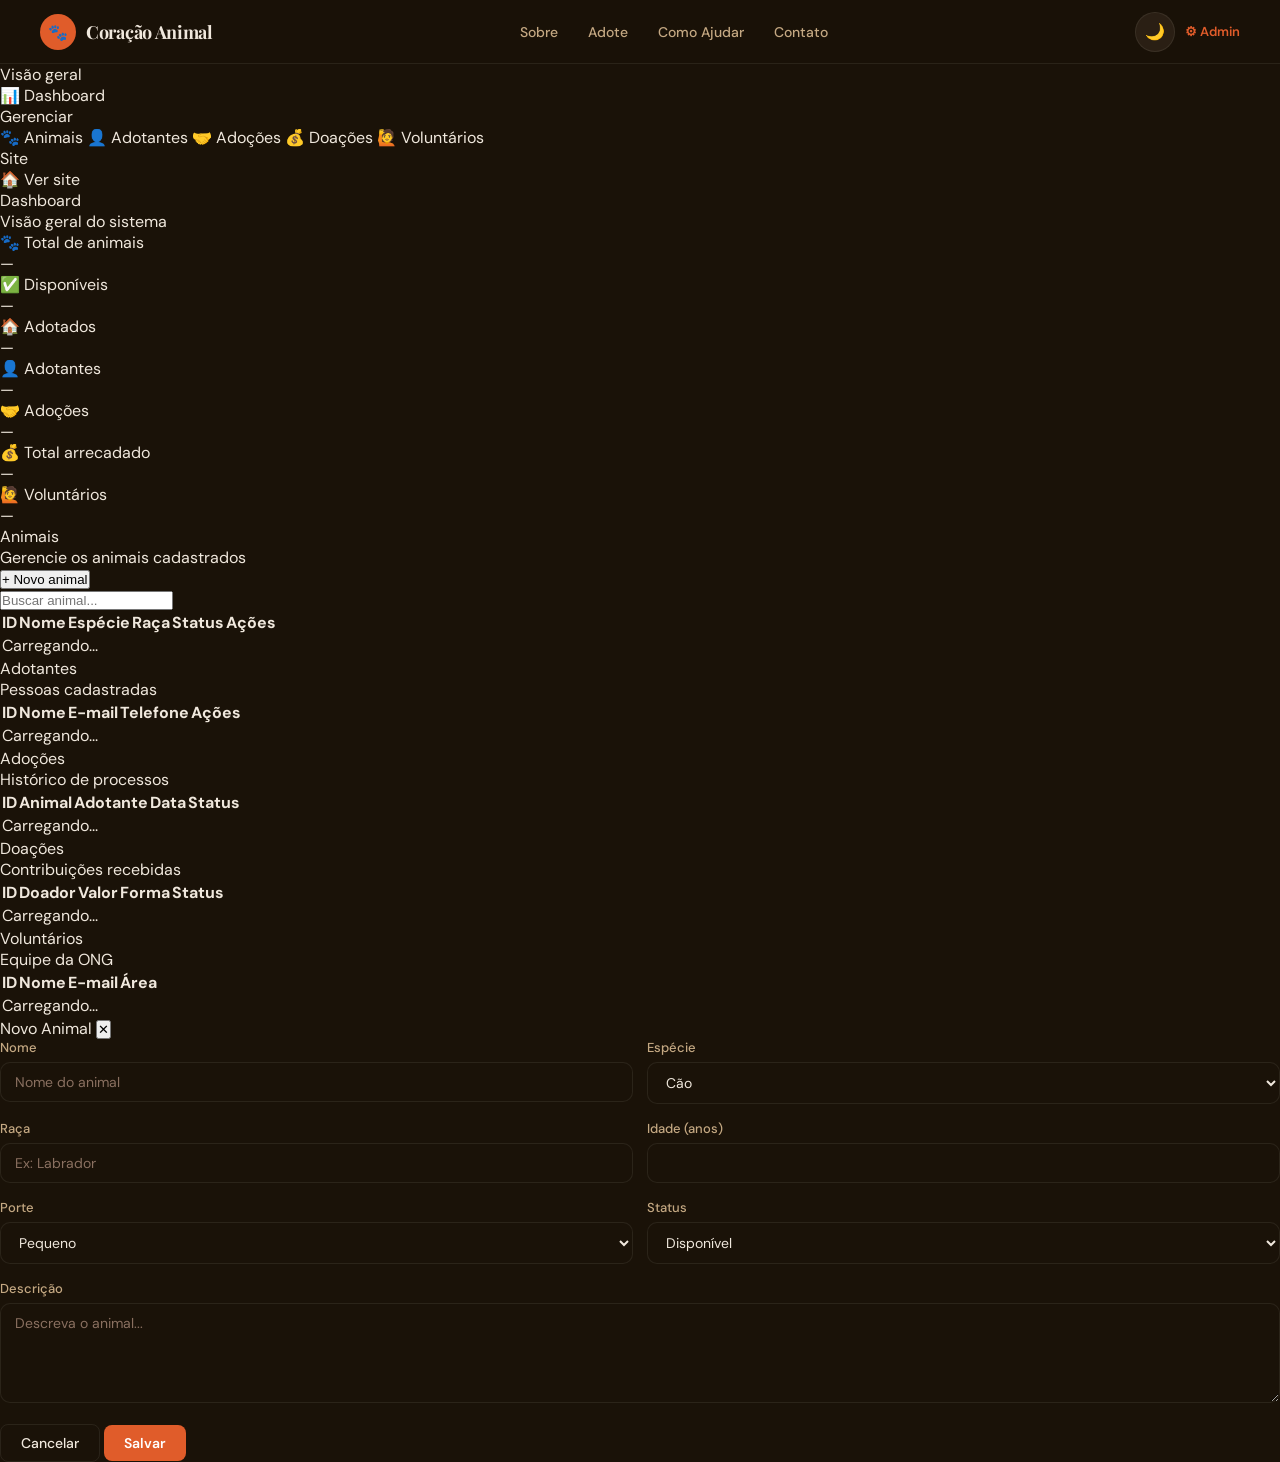
==== frontend/pages/admin.html @ b3ac06c3 "Feat: frontend" ====
<!DOCTYPE html>
<html lang="pt-BR" data-theme="light">
<head>
  <meta charset="UTF-8" />
  <meta name="viewport" content="width=device-width, initial-scale=1.0" />
  <title>Admin — Coração Animal</title>
  <link rel="stylesheet" href="../css/style.css" />
  <link rel="stylesheet" href="../css/admin.css" />
</head>
<body>

<nav>
  <a href="../index.html" class="nav-logo"><div class="nav-logo-icon">🐾</div> Coração Animal</a>
  <ul class="nav-links">
    <li><a href="../index.html">Sobre</a></li>
    <li><a href="animais.html">Adote</a></li>
    <li><a href="voluntarios.html">Como Ajudar</a></li>
    <li><a href="doacoes.html">Contato</a></li>
  </ul>
  <div class="nav-actions">
    <button class="btn-tema" id="btnTema" onclick="alternarTema()"><span id="temaIcone">🌙</span></button>
    <span style="font-size:13px;color:var(--laranja);font-weight:600;font-family:'DM Sans',sans-serif">⚙ Admin</span>
  </div>
</nav>

<div class="admin-layout">
  <aside class="admin-sidebar">
    <div class="sidebar-titulo">Visão geral</div>
    <a class="sidebar-link ativo" onclick="navegarPara('dashboard',this)"><span class="sidebar-icone">📊</span> Dashboard</a>
    <div class="sidebar-titulo">Gerenciar</div>
    <a class="sidebar-link" onclick="navegarPara('animais',this)"><span class="sidebar-icone">🐾</span> Animais</a>
    <a class="sidebar-link" onclick="navegarPara('adotantes',this)"><span class="sidebar-icone">👤</span> Adotantes</a>
    <a class="sidebar-link" onclick="navegarPara('adocoes',this)"><span class="sidebar-icone">🤝</span> Adoções</a>
    <a class="sidebar-link" onclick="navegarPara('doacoes',this)"><span class="sidebar-icone">💰</span> Doações</a>
    <a class="sidebar-link" onclick="navegarPara('voluntarios',this)"><span class="sidebar-icone">🙋</span> Voluntários</a>
    <div class="sidebar-titulo">Site</div>
    <a class="sidebar-link" href="../index.html"><span class="sidebar-icone">🏠</span> Ver site</a>
  </aside>

  <main class="admin-main">

    <div class="admin-panel ativo" id="painel-dashboard">
      <div class="painel-header">
        <div><div class="painel-titulo">Dashboard</div><div class="painel-subtitulo">Visão geral do sistema</div></div>
      </div>
      <div class="stats-grid">
        <div class="stat-card"><div class="stat-card-label">🐾 Total de animais</div><div class="stat-card-valor" id="stat-animais">—</div></div>
        <div class="stat-card"><div class="stat-card-label">✅ Disponíveis</div><div class="stat-card-valor" id="stat-disponiveis">—</div></div>
        <div class="stat-card"><div class="stat-card-label">🏠 Adotados</div><div class="stat-card-valor" id="stat-adotados">—</div></div>
        <div class="stat-card"><div class="stat-card-label">👤 Adotantes</div><div class="stat-card-valor" id="stat-adotantes">—</div></div>
        <div class="stat-card"><div class="stat-card-label">🤝 Adoções</div><div class="stat-card-valor" id="stat-adocoes">—</div></div>
        <div class="stat-card"><div class="stat-card-label">💰 Total arrecadado</div><div class="stat-card-valor" id="stat-doacoes">—</div></div>
        <div class="stat-card"><div class="stat-card-label">🙋 Voluntários</div><div class="stat-card-valor" id="stat-voluntarios">—</div></div>
      </div>
    </div>

    <div class="admin-panel" id="painel-animais">
      <div class="painel-header">
        <div><div class="painel-titulo">Animais</div><div class="painel-subtitulo">Gerencie os animais cadastrados</div></div>
        <button class="btn-novo" onclick="novoAnimal()">+ Novo animal</button>
      </div>
      <div class="tabela-wrap">
        <div class="tabela-header"><input type="text" class="tabela-busca" placeholder="Buscar animal..." oninput="filtrarTabela('tabela-animais',this.value)" /></div>
        <table><thead><tr><th>ID</th><th>Nome</th><th>Espécie</th><th>Raça</th><th>Status</th><th>Ações</th></tr></thead>
        <tbody id="tabela-animais"><tr><td colspan="6" class="tabela-vazia">Carregando...</td></tr></tbody></table>
      </div>
    </div>

    <div class="admin-panel" id="painel-adotantes">
      <div class="painel-header"><div><div class="painel-titulo">Adotantes</div><div class="painel-subtitulo">Pessoas cadastradas</div></div></div>
      <div class="tabela-wrap">
        <table><thead><tr><th>ID</th><th>Nome</th><th>E-mail</th><th>Telefone</th><th>Ações</th></tr></thead>
        <tbody id="tabela-adotantes"><tr><td colspan="5" class="tabela-vazia">Carregando...</td></tr></tbody></table>
      </div>
    </div>

    <div class="admin-panel" id="painel-adocoes">
      <div class="painel-header"><div><div class="painel-titulo">Adoções</div><div class="painel-subtitulo">Histórico de processos</div></div></div>
      <div class="tabela-wrap">
        <table><thead><tr><th>ID</th><th>Animal</th><th>Adotante</th><th>Data</th><th>Status</th></tr></thead>
        <tbody id="tabela-adocoes"><tr><td colspan="5" class="tabela-vazia">Carregando...</td></tr></tbody></table>
      </div>
    </div>

    <div class="admin-panel" id="painel-doacoes">
      <div class="painel-header"><div><div class="painel-titulo">Doações</div><div class="painel-subtitulo">Contribuições recebidas</div></div></div>
      <div class="tabela-wrap">
        <table><thead><tr><th>ID</th><th>Doador</th><th>Valor</th><th>Forma</th><th>Status</th></tr></thead>
        <tbody id="tabela-doacoes"><tr><td colspan="5" class="tabela-vazia">Carregando...</td></tr></tbody></table>
      </div>
    </div>

    <div class="admin-panel" id="painel-voluntarios">
      <div class="painel-header"><div><div class="painel-titulo">Voluntários</div><div class="painel-subtitulo">Equipe da ONG</div></div></div>
      <div class="tabela-wrap">
        <table><thead><tr><th>ID</th><th>Nome</th><th>E-mail</th><th>Área</th></tr></thead>
        <tbody id="tabela-voluntarios"><tr><td colspan="4" class="tabela-vazia">Carregando...</td></tr></tbody></table>
      </div>
    </div>

  </main>
</div>

<!-- Modal animal -->
<div class="modal-overlay" id="overlay-modal-animal" onclick="fecharModal('modal-animal')">
  <div class="modal" onclick="event.stopPropagation()">
    <div class="modal-header">
      <span class="modal-titulo" id="modal-animal-titulo">Novo Animal</span>
      <button class="modal-fechar" onclick="fecharModal('modal-animal')">✕</button>
    </div>
    <div class="modal-body">
      <input type="hidden" id="modal-animal-id" />
      <div class="form-row">
        <div class="form-grupo"><label>Nome</label><input type="text" id="modal-animal-nome" placeholder="Nome do animal" /></div>
        <div class="form-grupo"><label>Espécie</label><select id="modal-animal-especie"><option value="cao">Cão</option><option value="gato">Gato</option></select></div>
      </div>
      <div class="form-row">
        <div class="form-grupo"><label>Raça</label><input type="text" id="modal-animal-raca" placeholder="Ex: Labrador" /></div>
        <div class="form-grupo"><label>Idade (anos)</label><input type="number" id="modal-animal-idade" min="0" /></div>
      </div>
      <div class="form-row">
        <div class="form-grupo"><label>Porte</label><select id="modal-animal-porte"><option value="pequeno">Pequeno</option><option value="medio">Médio</option><option value="grande">Grande</option></select></div>
        <div class="form-grupo"><label>Status</label><select id="modal-animal-status"><option value="disponivel">Disponível</option><option value="em_processo">Em processo</option><option value="adotado">Adotado</option><option value="em_tratamento">Em tratamento</option></select></div>
      </div>
      <div class="form-grupo"><label>Descrição</label><textarea id="modal-animal-descricao" placeholder="Descreva o animal..."></textarea></div>
    </div>
    <div class="modal-footer">
      <button class="btn-sec" style="border-radius:8px;padding:9px 20px;font-size:14px;cursor:pointer" onclick="fecharModal('modal-animal')">Cancelar</button>
      <button class="btn-cta" style="border-radius:8px;padding:9px 20px;border:none;font-size:14px;cursor:pointer" onclick="salvarAnimal()">Salvar</button>
    </div>
  </div>
</div>

<script src="../js/tema.js"></script>
<script src="../js/admin.js"></script>
<script>
function filtrarTabela(id, t) {
  document.getElementById(id).querySelectorAll('tr').forEach(l => {
    l.style.display = l.textContent.toLowerCase().includes(t.toLowerCase()) ? '' : 'none';
  });
}
</script>
</body>
</html>
---- frontend/css/style.css ----
/* ─────────────────────────────────────────
   CORACAO ANIMAL — Estilos Globais
   style.css
   Fontes: Playfair Display + DM Sans
   Paleta: creme, marrom, laranja, verde
───────────────────────────────────────── */

@import url('https://fonts.googleapis.com/css2?family=Playfair+Display:ital,wght@0,400;0,600;0,700;0,800;1,400;1,600&family=DM+Sans:wght@300;400;500;600&display=swap');

/* ── Variaveis de tema ─────────────────── */
:root {
  --laranja:       #e05c2a;
  --laranja-claro: #f5c9b0;
  --laranja-hover: #c44e20;
  --verde:         #4a7c59;
  --verde-claro:   #d4e8da;
  --marrom:        #3d2b1f;
  --transition:    all 0.35s cubic-bezier(0.4,0,0.2,1);
  --radius:        1rem;

  /* Tema claro */
  --bg:          #f7f3ee;
  --bg-card:     #ffffff;
  --bg-nav:      #ffffffee;
  --bg-muted:    #efe9e1;
  --text:        #2a1f14;
  --text-sec:    #7a6355;
  --text-muted:  #b0a090;
  --border:      rgba(61,43,31,0.1);
  --shadow:      rgba(61,43,31,0.08);
  --tag-bg:      #efe9e1;
}

[data-theme="dark"] {
  --bg:          #1a1208;
  --bg-card:     #231a0e;
  --bg-nav:      #1a1208ee;
  --bg-muted:    #2a1f14;
  --text:        #f0e8dd;
  --text-sec:    #c4a882;
  --text-muted:  #8a7060;
  --border:      rgba(240,232,221,0.08);
  --shadow:      rgba(0,0,0,0.3);
  --tag-bg:      rgba(240,232,221,0.06);
}

/* ── Reset e base ──────────────────────── */
*, *::before, *::after { box-sizing: border-box; margin: 0; padding: 0; }

html { scroll-behavior: smooth; }

body {
  font-family: 'DM Sans', sans-serif;
  background: var(--bg);
  color: var(--text);
  transition: var(--transition);
  overflow-x: hidden;
}

h1, h2, h3, h4 {
  font-family: 'Playfair Display', serif;
  line-height: 1.2;
}

img { display: block; max-width: 100%; }
a { text-decoration: none; color: inherit; }

/* ── Animacoes ─────────────────────────── */
@keyframes fadeUp {
  from { opacity: 0; transform: translateY(24px); }
  to   { opacity: 1; transform: translateY(0); }
}
@keyframes spin { to { transform: rotate(360deg); } }

.anim-1 { animation: fadeUp .7s ease both; }
.anim-2 { animation: fadeUp .7s .12s ease both; }
.anim-3 { animation: fadeUp .7s .24s ease both; }
.anim-4 { animation: fadeUp .7s .36s ease both; }

/* ── Botoes globais ────────────────────── */
.btn-cta {
  background: var(--laranja);
  color: white;
  border: none;
  border-radius: 50px;
  padding: 10px 22px;
  font-size: 14px;
  font-weight: 600;
  font-family: 'DM Sans', sans-serif;
  cursor: pointer;
  display: inline-flex;
  align-items: center;
  gap: 6px;
  transition: var(--transition);
  text-decoration: none;
}

.btn-cta:hover { background: var(--laranja-hover); transform: translateY(-1px); }

.btn-sec {
  background: transparent;
  color: var(--text);
  border: 1.5px solid var(--border);
  border-radius: 50px;
  padding: 10px 22px;
  font-size: 14px;
  font-weight: 500;
  font-family: 'DM Sans', sans-serif;
  cursor: pointer;
  display: inline-flex;
  align-items: center;
  gap: 6px;
  transition: var(--transition);
  text-decoration: none;
}

.btn-sec:hover { border-color: var(--laranja); color: var(--laranja); }

.btn-outline-full {
  width: 100%;
  background: transparent;
  color: var(--text-sec);
  border: 1.5px solid var(--border);
  border-radius: 10px;
  padding: 10px;
  font-size: 14px;
  font-weight: 500;
  font-family: 'DM Sans', sans-serif;
  cursor: pointer;
  display: flex;
  align-items: center;
  justify-content: center;
  gap: 6px;
  transition: var(--transition);
}

.btn-outline-full:hover { border-color: var(--laranja); color: var(--laranja); }

/* ── Navbar ────────────────────────────── */
nav {
  position: sticky;
  top: 0;
  z-index: 100;
  background: var(--bg-nav);
  border-bottom: 1px solid var(--border);
  padding: 0 2.5rem;
  height: 64px;
  display: flex;
  align-items: center;
  justify-content: space-between;
  backdrop-filter: blur(12px);
  transition: var(--transition);
}

.nav-logo {
  display: flex;
  align-items: center;
  gap: 10px;
  font-family: 'Playfair Display', serif;
  font-size: 18px;
  font-weight: 700;
  color: var(--text);
  letter-spacing: -0.3px;
}

.nav-logo-icon {
  width: 36px;
  height: 36px;
  background: var(--laranja);
  border-radius: 50%;
  display: flex;
  align-items: center;
  justify-content: center;
  font-size: 16px;
  transition: var(--transition);
}

.nav-logo:hover .nav-logo-icon { transform: rotate(-10deg) scale(1.1); }

.nav-links { display: flex; gap: 2px; list-style: none; }

.nav-links a {
  font-size: 14px;
  font-weight: 500;
  color: var(--text-sec);
  padding: 6px 14px;
  border-radius: 8px;
  transition: var(--transition);
}

.nav-links a:hover { color: var(--text); background: var(--bg-muted); }
.nav-links a.active { color: var(--laranja); }

.nav-actions { display: flex; align-items: center; gap: 10px; }

.btn-tema {
  width: 40px;
  height: 40px;
  border-radius: 50%;
  border: 1px solid var(--border);
  background: var(--bg-muted);
  color: var(--text-sec);
  font-size: 16px;
  cursor: pointer;
  display: flex;
  align-items: center;
  justify-content: center;
  transition: var(--transition);
}

.btn-tema:hover { background: var(--bg-card); color: var(--text); }

/* ── Page header ───────────────────────── */
.page-header {
  background: var(--bg-muted);
  padding: 3.5rem 2.5rem;
  border-bottom: 1px solid var(--border);
  transition: var(--transition);
}

.page-header-inner { max-width: 1100px; margin: 0 auto; }

.section-label {
  font-size: 12px;
  font-weight: 700;
  letter-spacing: 0.15em;
  text-transform: uppercase;
  color: var(--laranja);
  margin-bottom: 8px;
}

.page-header h1 {
  font-size: clamp(28px, 4vw, 42px);
  font-weight: 700;
  color: var(--text);
  margin-bottom: 8px;
}

.page-header h1 em { font-style: italic; color: var(--laranja); }

.page-header p {
  font-size: 15px;
  color: var(--text-sec);
  line-height: 1.7;
  max-width: 520px;
}

/* ── Secoes ────────────────────────────── */
.section {
  max-width: 1100px;
  margin: 0 auto;
  padding: 3rem 2.5rem;
}

.section-header {
  display: flex;
  align-items: flex-end;
  justify-content: space-between;
  margin-bottom: 2rem;
  flex-wrap: wrap;
  gap: 12px;
}

.section-header h2 {
  font-size: clamp(22px, 3vw, 32px);
  font-weight: 700;
  color: var(--text);
}

.section-header a {
  font-size: 14px;
  font-weight: 500;
  color: var(--laranja);
  display: flex;
  align-items: center;
  gap: 4px;
  transition: var(--transition);
}

.section-header a:hover { gap: 8px; }

/* ── Cards de animais (novo estilo) ────── */
.animais-grid {
  display: grid;
  grid-template-columns: repeat(auto-fill, minmax(280px, 1fr));
  gap: 1.5rem;
}

.animal-card {
  background: var(--bg-card);
  border: 1px solid var(--border);
  border-radius: var(--radius);
  overflow: hidden;
  transition: var(--transition);
  cursor: pointer;
}

.animal-card:hover {
  transform: translateY(-5px);
  box-shadow: 0 16px 40px var(--shadow);
}

.animal-foto {
  height: 240px;
  overflow: hidden;
  position: relative;
  background: var(--bg-muted);
}

.animal-foto img {
  width: 100%;
  height: 100%;
  object-fit: cover;
  transition: var(--transition);
}

.animal-card:hover .animal-foto img { transform: scale(1.04); }

/* Placeholder quando nao tem foto */
.animal-foto-placeholder {
  width: 100%;
  height: 100%;
  display: flex;
  flex-direction: column;
  align-items: center;
  justify-content: center;
  gap: 8px;
  font-size: 56px;
  color: var(--text-muted);
  background: var(--bg-muted);
}

.animal-foto-placeholder span {
  font-size: 13px;
  font-family: 'DM Sans', sans-serif;
}

.animal-info { padding: 1.25rem; }

/* Nome + badge lado a lado */
.animal-nome-row {
  display: flex;
  align-items: center;
  justify-content: space-between;
  margin-bottom: 6px;
  gap: 8px;
}

.animal-nome {
  font-family: 'Playfair Display', serif;
  font-size: 20px;
  font-weight: 700;
  color: var(--text);
}

/* Badge de especie (Cachorro / Gato) */
.animal-badge {
  font-size: 12px;
  font-weight: 600;
  font-family: 'DM Sans', sans-serif;
  padding: 4px 12px;
  border-radius: 50px;
  background: var(--laranja-claro);
  color: var(--laranja-hover);
  white-space: nowrap;
  flex-shrink: 0;
}

[data-theme="dark"] .animal-badge {
  background: rgba(224,92,42,0.15);
  color: var(--laranja);
}

.animal-meta {
  font-size: 13px;
  color: var(--text-muted);
  margin-bottom: 8px;
}

.animal-desc {
  font-size: 14px;
  color: var(--text-sec);
  line-height: 1.6;
  margin-bottom: 1.25rem;
  display: -webkit-box;
  -webkit-line-clamp: 2;
  line-clamp: 2;
  -webkit-box-orient: vertical;
  overflow: hidden;
}

/* ── Filtros ───────────────────────────── */
.filtros {
  display: flex;
  gap: 8px;
  margin-bottom: 2rem;
  flex-wrap: wrap;
}

.filtro-btn {
  background: var(--bg-muted);
  border: 1px solid var(--border);
  color: var(--text-sec);
  border-radius: 50px;
  padding: 7px 18px;
  font-size: 13px;
  font-weight: 500;
  font-family: 'DM Sans', sans-serif;
  cursor: pointer;
  transition: var(--transition);
}

.filtro-btn:hover,
.filtro-btn.active {
  background: var(--laranja);
  border-color: var(--laranja);
  color: white;
}

/* ── Formularios ───────────────────────── */
.form-card {
  background: var(--bg-card);
  border: 1px solid var(--border);
  border-radius: var(--radius);
  padding: 2rem;
  transition: var(--transition);
}

.form-titulo {
  font-family: 'Playfair Display', serif;
  font-size: 20px;
  font-weight: 700;
  color: var(--text);
  margin-bottom: 4px;
}

.form-subtitulo {
  font-size: 13px;
  color: var(--text-sec);
  margin-bottom: 1.5rem;
}

.form-grupo { margin-bottom: 1rem; }

.form-grupo label {
  display: block;
  font-size: 13px;
  font-weight: 500;
  color: var(--text-sec);
  margin-bottom: 6px;
}

.form-grupo label span { color: var(--laranja); margin-left: 2px; }

.form-grupo input,
.form-grupo select,
.form-grupo textarea {
  width: 100%;
  background: var(--bg);
  border: 1px solid var(--border);
  border-radius: 10px;
  padding: 10px 14px;
  font-size: 14px;
  color: var(--text);
  outline: none;
  transition: var(--transition);
  font-family: 'DM Sans', sans-serif;
}

.form-grupo input::placeholder,
.form-grupo textarea::placeholder { color: var(--text-muted); }

.form-grupo input:focus,
.form-grupo select:focus,
.form-grupo textarea:focus {
  border-color: var(--laranja);
  box-shadow: 0 0 0 3px rgba(224,92,42,0.1);
}

.form-grupo input.invalido {
  border-color: #e53935;
  box-shadow: 0 0 0 3px rgba(229,57,53,0.1);
}

.erro-msg { font-size: 12px; color: #e53935; margin-top: 4px; display: none; }
.erro-msg.visivel { display: block; }

.form-grupo textarea { height: 100px; resize: vertical; }
.form-row { display: grid; grid-template-columns: 1fr 1fr; gap: 14px; }

/* Botao submit */
.btn-submit {
  width: 100%;
  background: var(--laranja);
  color: white;
  border: none;
  border-radius: 50px;
  padding: 13px;
  font-size: 15px;
  font-weight: 600;
  font-family: 'DM Sans', sans-serif;
  cursor: pointer;
  transition: var(--transition);
  margin-top: 0.5rem;
}

.btn-submit:hover { background: var(--laranja-hover); }
.btn-submit:disabled { background: var(--bg-muted); color: var(--text-muted); cursor: not-allowed; }

/* ── Checkbox ──────────────────────────── */
.checkbox-grupo {
  display: flex;
  align-items: flex-start;
  gap: 10px;
  margin-bottom: 1rem;
  cursor: pointer;
}

.checkbox-grupo input[type="checkbox"] {
  width: 18px;
  height: 18px;
  accent-color: var(--laranja);
  cursor: pointer;
  flex-shrink: 0;
  margin-top: 2px;
}

.checkbox-label { font-size: 13px; color: var(--text-sec); line-height: 1.6; }

/* ── Loading e empty ───────────────────── */
.loading {
  text-align: center;
  padding: 3rem;
  color: var(--text-muted);
  grid-column: 1/-1;
}

.spinner {
  width: 36px; height: 36px;
  border: 3px solid var(--border);
  border-top-color: var(--laranja);
  border-radius: 50%;
  animation: spin .8s linear infinite;
  margin: 0 auto 12px;
}

.empty {
  text-align: center;
  padding: 3rem;
  color: var(--text-muted);
  grid-column: 1/-1;
}

/* ── Tela de sucesso ───────────────────── */
.sucesso-wrap {
  display: none;
  text-align: center;
  padding: 4rem 1rem;
  max-width: 480px;
  margin: 0 auto;
}

.sucesso-wrap.visivel { display: block; }
.sucesso-icone { font-size: 72px; margin-bottom: 1.5rem; }

.sucesso-titulo {
  font-family: 'Playfair Display', serif;
  font-size: 28px;
  font-weight: 700;
  color: var(--text);
  margin-bottom: 10px;
}

.sucesso-desc {
  font-size: 15px;
  color: var(--text-sec);
  margin-bottom: 2rem;
  line-height: 1.7;
}

.sucesso-acoes { display: flex; gap: 12px; justify-content: center; flex-wrap: wrap; }

/* ── Banner ────────────────────────────── */
.banner {
  background: var(--marrom);
  padding: 5rem 2.5rem;
  text-align: center;
  position: relative;
  overflow: hidden;
}

[data-theme="dark"] .banner { background: var(--bg-muted); }

.banner-inner { max-width: 600px; margin: 0 auto; position: relative; z-index: 1; }

.banner h2 {
  font-family: 'Playfair Display', serif;
  font-size: clamp(26px, 4vw, 40px);
  font-weight: 700;
  color: white;
  margin-bottom: 1rem;
}

[data-theme="dark"] .banner h2 { color: var(--text); }

.banner p {
  font-size: 16px;
  color: rgba(255,255,255,0.75);
  margin-bottom: 2rem;
  line-height: 1.7;
}

[data-theme="dark"] .banner p { color: var(--text-sec); }

.btn-banner {
  background: white;
  color: var(--marrom);
  border: none;
  border-radius: 50px;
  padding: 14px 32px;
  font-size: 15px;
  font-weight: 700;
  font-family: 'DM Sans', sans-serif;
  cursor: pointer;
  transition: var(--transition);
  text-decoration: none;
  display: inline-block;
}

[data-theme="dark"] .btn-banner { background: var(--laranja); color: white; }
.btn-banner:hover { transform: translateY(-2px); opacity: 0.95; }

/* ── Footer ────────────────────────────── */
footer {
  background: var(--bg-card);
  border-top: 1px solid var(--border);
  padding: 2rem 2.5rem;
  transition: var(--transition);
}

.footer-inner {
  max-width: 1100px;
  margin: 0 auto;
  display: flex;
  align-items: center;
  justify-content: space-between;
  flex-wrap: wrap;
  gap: 12px;
}

.footer-logo {
  font-family: 'Playfair Display', serif;
  font-size: 16px;
  font-weight: 700;
  color: var(--text);
  display: flex;
  align-items: center;
  gap: 8px;
}

.footer-links { display: flex; gap: 20px; list-style: none; }

.footer-links a {
  font-size: 13px;
  color: var(--text-muted);
  transition: var(--transition);
}

.footer-links a:hover { color: var(--laranja); }
.footer-copy { font-size: 12px; color: var(--text-muted); }

/* ── Tags e badges ─────────────────────── */
.tag {
  font-size: 11px;
  padding: 3px 10px;
  border-radius: 50px;
  background: var(--tag-bg);
  color: var(--text-sec);
  border: 1px solid var(--border);
  font-family: 'DM Sans', sans-serif;
}

.badge { display: inline-block; font-size: 11px; padding: 3px 10px; border-radius: 50px; font-weight: 600; font-family: 'DM Sans', sans-serif; }
.badge-verde    { background: #e8f5e9; color: #2e7d32; }
.badge-laranja  { background: #fff3e0; color: #e65100; }
.badge-azul     { background: #e3f2fd; color: #1565c0; }
.badge-vermelho { background: #fce4ec; color: #c62828; }
.badge-cinza    { background: var(--tag-bg); color: var(--text-sec); }

/* ── Sidebar info ──────────────────────── */
.info-card {
  background: var(--bg-card);
  border: 1px solid var(--border);
  border-radius: var(--radius);
  padding: 1.5rem;
  transition: var(--transition);
}

.info-card-titulo {
  font-family: 'Playfair Display', serif;
  font-size: 16px;
  font-weight: 700;
  color: var(--text);
  margin-bottom: 1rem;
  display: flex;
  align-items: center;
  gap: 8px;
}

.info-item {
  display: flex;
  align-items: flex-start;
  gap: 10px;
  padding: 8px 0;
  border-bottom: 1px solid var(--border);
  font-size: 13px;
}

.info-item:last-child { border-bottom: none; }
.info-item-icone { font-size: 18px; flex-shrink: 0; }
.info-item-texto { color: var(--text-sec); line-height: 1.5; }
.info-item-valor { font-weight: 600; color: var(--text); }

/* ── JS tema ───────────────────────────── */
/* Aplicado pelo tema.js — nao remover */

/* ── Responsividade global ─────────────── */
@media (max-width: 768px) {
  nav { padding: 0 1rem; }
  .nav-links { display: none; }
  .page-header { padding: 2rem 1rem; }
  .section { padding: 2rem 1rem; }
  .form-row { grid-template-columns: 1fr; }
  footer { padding: 1.5rem 1rem; }
  .footer-inner { flex-direction: column; text-align: center; }
  .footer-links { flex-wrap: wrap; justify-content: center; }
  .banner { padding: 3rem 1rem; }
}
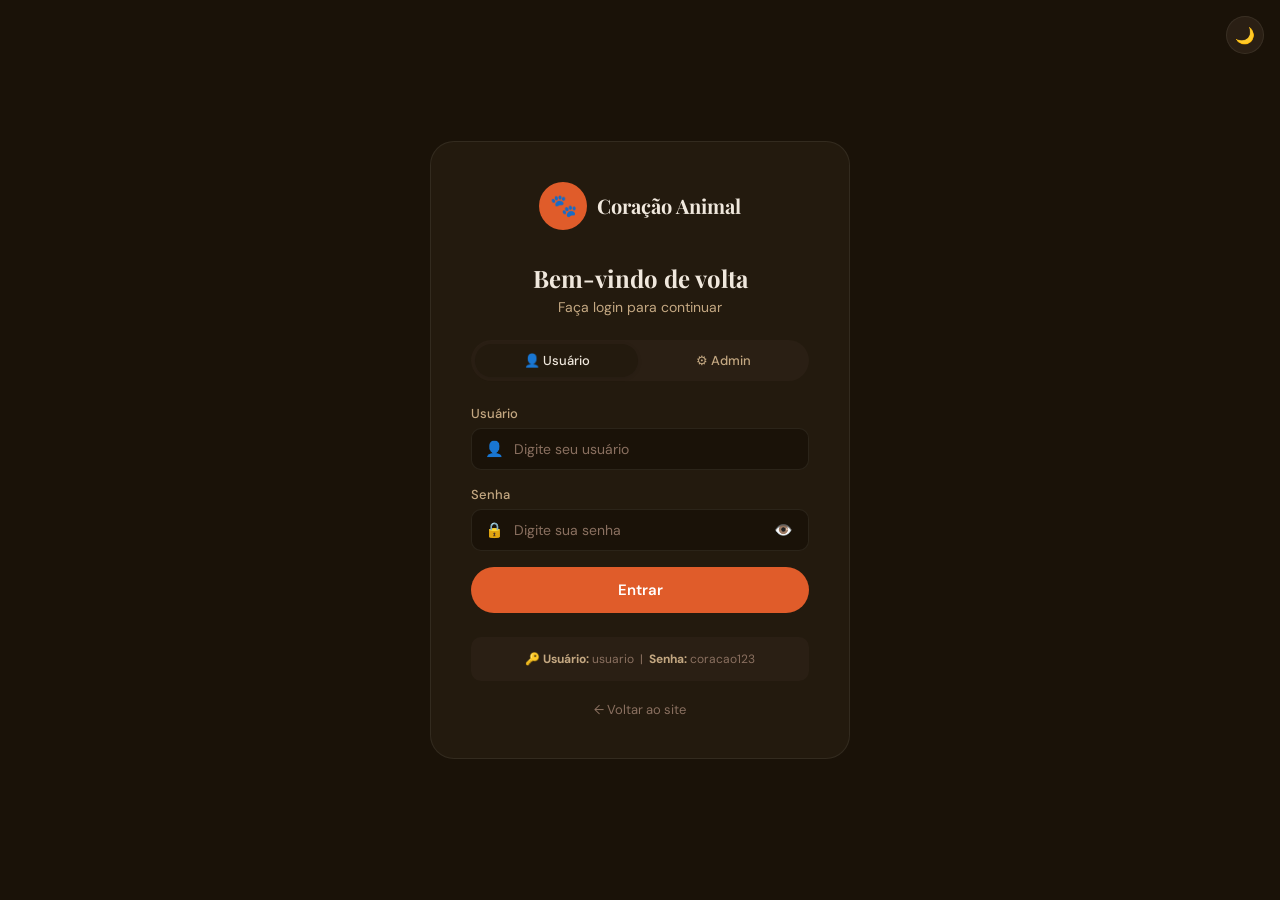
==== commit e76e3b6e: "feat: frontend" ====
--- a/frontend/pages/admin.html
+++ b/frontend/pages/admin.html
@@ -1,143 +1,642 @@
 <!DOCTYPE html>
-<html lang="pt-BR" data-theme="light">
+<html lang="pt-BR" data-theme="dark">
 <head>
-  <meta charset="UTF-8" />
-  <meta name="viewport" content="width=device-width, initial-scale=1.0" />
+  <meta charset="UTF-8"/>
+  <meta name="viewport" content="width=device-width, initial-scale=1.0"/>
   <title>Admin — Coração Animal</title>
-  <link rel="stylesheet" href="../css/style.css" />
-  <link rel="stylesheet" href="../css/admin.css" />
+  <link rel="stylesheet" href="../css/style.css"/>
+  <style>
+    /* ── Admin Layout ──────────────────────────────────── */
+    .admin-wrap { display:grid;grid-template-columns:220px 1fr;min-height:calc(100vh - 64px);transition:var(--transition); }
+
+    /* ── Sidebar ───────────────────────────────────────── */
+    .admin-sidebar { background:var(--bg-card);border-right:1px solid var(--border);padding:1.25rem 0;position:sticky;top:64px;height:calc(100vh - 64px);overflow-y:auto;transition:var(--transition); }
+    .sidebar-section { font-size:10px;font-weight:700;color:var(--text-muted);text-transform:uppercase;letter-spacing:.12em;padding:0 1.25rem;margin:1.25rem 0 4px;display:block;font-family:'DM Sans',sans-serif; }
+    .sidebar-section:first-child { margin-top:0; }
+    .sidebar-item { display:flex;align-items:center;gap:10px;padding:9px 1.25rem;font-size:14px;color:var(--text-sec);cursor:pointer;transition:var(--transition);border-left:3px solid transparent;text-decoration:none;font-family:'DM Sans',sans-serif;background:none;border-top:none;border-right:none;border-bottom:none;width:100%;text-align:left; }
+    .sidebar-item:hover  { color:var(--text);background:var(--bg-muted); }
+    .sidebar-item.active { color:var(--laranja);background:rgba(224,92,42,.06);border-left-color:var(--laranja);font-weight:500; }
+    .sidebar-icon { width:20px;text-align:center;font-size:16px;flex-shrink:0; }
+
+    /* ── Main content ──────────────────────────────────── */
+    .admin-main { padding:2rem;background:var(--bg);transition:var(--transition);min-width:0; }
+    .admin-panel { display:none; }
+    .admin-panel.active { display:block; }
+
+    /* ── Panel header ──────────────────────────────────── */
+    .panel-header { display:flex;align-items:flex-start;justify-content:space-between;margin-bottom:1.5rem;flex-wrap:wrap;gap:12px; }
+    .panel-title { font-family:'Playfair Display',serif;font-size:26px;font-weight:700;color:var(--text); }
+    .panel-sub { font-size:13px;color:var(--text-muted);font-family:'DM Sans',sans-serif;margin-top:2px; }
+    .btn-new { background:var(--laranja);color:white;border:none;border-radius:50px;padding:9px 20px;font-size:13px;font-weight:600;font-family:'DM Sans',sans-serif;cursor:pointer;transition:var(--transition);white-space:nowrap; }
+    .btn-new:hover { background:var(--laranja-hover); }
+
+    /* ── Stats cards ───────────────────────────────────── */
+    .stats-row { display:grid;grid-template-columns:repeat(auto-fit,minmax(140px,1fr));gap:12px;margin-bottom:2rem; }
+    .stat-card { background:var(--bg-card);border:1px solid var(--border);border-radius:var(--radius);padding:1.25rem;transition:var(--transition);border-left:3px solid var(--laranja); }
+    .stat-card.green  { border-left-color:#4a7c59; }
+    .stat-card.blue   { border-left-color:#185FA5; }
+    .stat-card.purple { border-left-color:#7F77DD; }
+    .stat-card:hover { transform:translateY(-2px); }
+    .stat-icon { font-size:20px;margin-bottom:8px; }
+    .stat-val { font-family:'Playfair Display',serif;font-size:28px;font-weight:700;color:var(--laranja);line-height:1; }
+    .stat-card.green  .stat-val { color:#4a7c59; }
+    .stat-card.blue   .stat-val { color:#185FA5; }
+    .stat-card.purple .stat-val { color:#7F77DD; }
+    [data-theme=dark] .stat-card.green  .stat-val { color:#5DCAA5; }
+    [data-theme=dark] .stat-card.blue   .stat-val { color:#85B7EB; }
+    [data-theme=dark] .stat-card.purple .stat-val { color:#AFA9EC; }
+    .stat-label { font-size:12px;color:var(--text-sec);font-family:'DM Sans',sans-serif;margin-top:4px; }
+
+    /* ── Data table ────────────────────────────────────── */
+    .table-wrap { background:var(--bg-card);border:1px solid var(--border);border-radius:var(--radius);overflow:hidden; }
+    .table-toolbar { padding:1rem 1.25rem;border-bottom:1px solid var(--border);display:flex;align-items:center;justify-content:space-between;gap:12px;flex-wrap:wrap; }
+    .table-search { background:var(--bg);border:1px solid var(--border);border-radius:50px;padding:8px 16px;font-size:13px;color:var(--text);outline:none;transition:var(--transition);min-width:200px;font-family:'DM Sans',sans-serif; }
+    .table-search:focus { border-color:var(--laranja); }
+    table { width:100%;border-collapse:collapse;font-family:'DM Sans',sans-serif; }
+    thead tr { background:var(--bg-muted);border-bottom:1px solid var(--border); }
+    thead th { padding:10px 16px;font-size:12px;font-weight:600;color:var(--text-sec);text-align:left;white-space:nowrap; }
+    tbody tr { border-bottom:1px solid var(--border);transition:var(--transition); }
+    tbody tr:last-child { border-bottom:none; }
+    tbody tr:hover { background:rgba(224,92,42,.03); }
+    tbody td { padding:12px 16px;font-size:13px;color:var(--text); }
+    .table-empty { text-align:center;padding:3rem;color:var(--text-muted);font-family:'DM Sans',sans-serif; }
+    .actions-cell { display:flex;gap:6px; }
+    .btn-edit, .btn-delete { background:transparent;border:1px solid var(--border);border-radius:6px;padding:5px 12px;font-size:12px;cursor:pointer;transition:var(--transition);font-family:'DM Sans',sans-serif;color:var(--text-sec); }
+    .btn-edit:hover   { border-color:var(--laranja);color:var(--laranja); }
+    .btn-delete:hover { border-color:#e53935;color:#e53935; }
+
+    /* ── Edit modal ────────────────────────────────────── */
+    .modal-overlay { display:none;position:fixed;inset:0;background:rgba(0,0,0,.5);z-index:200;align-items:center;justify-content:center;padding:1rem;backdrop-filter:blur(4px); }
+    .modal-overlay.open { display:flex; }
+    .modal-box { background:var(--bg-card);border:1px solid var(--border);border-radius:1.5rem;width:100%;max-width:500px;max-height:90vh;overflow-y:auto; }
+    .modal-header { padding:1.25rem 1.5rem;border-bottom:1px solid var(--border);display:flex;align-items:center;justify-content:space-between; }
+    .modal-title { font-family:'Playfair Display',serif;font-size:18px;font-weight:700;color:var(--text); }
+    .modal-close { background:transparent;border:none;color:var(--text-muted);font-size:20px;cursor:pointer;padding:4px 8px;border-radius:6px;transition:var(--transition); }
+    .modal-close:hover { color:var(--text);background:var(--bg-muted); }
+    .modal-body { padding:1.5rem; }
+    .modal-footer { padding:1rem 1.5rem;border-top:1px solid var(--border);display:flex;gap:10px;justify-content:flex-end; }
+    .form-grupo { margin-bottom:1rem; }
+    .form-grupo label { display:block;font-size:13px;font-weight:500;color:var(--text-sec);margin-bottom:6px;font-family:'DM Sans',sans-serif; }
+    .form-grupo input,
+    .form-grupo select,
+    .form-grupo textarea { width:100%;background:var(--bg);border:1px solid var(--border);border-radius:10px;padding:10px 14px;font-size:14px;color:var(--text);outline:none;transition:var(--transition);font-family:'DM Sans',sans-serif; }
+    .form-grupo input:focus,
+    .form-grupo select:focus,
+    .form-grupo textarea:focus { border-color:var(--laranja);box-shadow:0 0 0 3px rgba(224,92,42,.1); }
+    .form-row { display:grid;grid-template-columns:1fr 1fr;gap:12px; }
+    .btn-save   { background:var(--laranja);color:white;border:none;border-radius:50px;padding:9px 24px;font-size:14px;font-weight:600;font-family:'DM Sans',sans-serif;cursor:pointer;transition:var(--transition); }
+    .btn-save:hover { background:var(--laranja-hover); }
+    .btn-cancel { background:transparent;border:1px solid var(--border);border-radius:50px;padding:9px 20px;font-size:14px;font-family:'DM Sans',sans-serif;cursor:pointer;color:var(--text-sec);transition:var(--transition); }
+    .btn-cancel:hover { border-color:var(--laranja);color:var(--laranja); }
+
+    /* ── Month adoption highlight ──────────────────────── */
+    .month-highlight { background:var(--bg-card);border:1px solid var(--border);border-radius:var(--radius);padding:1.5rem;display:flex;align-items:center;justify-content:space-between;margin-bottom:1.5rem;flex-wrap:wrap;gap:12px; }
+    .month-num { font-family:'Playfair Display',serif;font-size:48px;font-weight:700;color:var(--laranja);line-height:1; }
+    .month-info { font-size:13px;color:var(--text-sec);font-family:'DM Sans',sans-serif; }
+    .month-label { font-size:12px;color:var(--text-muted);font-family:'DM Sans',sans-serif;margin-top:4px; }
+    canvas { width:100%;height:180px; }
+
+    @media(max-width:900px) {
+      .admin-wrap { grid-template-columns:1fr; }
+      .admin-sidebar { display:none; }
+      .admin-main { padding:1rem; }
+      .form-row { grid-template-columns:1fr; }
+    }
+  </style>
 </head>
 <body>
 
+<!-- Admin-only page: redirect non-admins immediately -->
+<script src="../js/auth.js"></script>
+<script>requireAdmin();</script>
+
+<!-- ── NAVBAR ────────────────────────────────── -->
 <nav>
   <a href="../index.html" class="nav-logo"><div class="nav-logo-icon">🐾</div> Coração Animal</a>
   <ul class="nav-links">
-    <li><a href="../index.html">Sobre</a></li>
-    <li><a href="animais.html">Adote</a></li>
-    <li><a href="voluntarios.html">Como Ajudar</a></li>
-    <li><a href="doacoes.html">Contato</a></li>
+    <li><a href="../index.html">Site</a></li>
+    <li><a href="animais.html">Animais</a></li>
+    <li><a href="register-animal.html">+ Cadastrar</a></li>
   </ul>
   <div class="nav-actions">
     <button class="btn-tema" id="btnTema" onclick="alternarTema()"><span id="temaIcone">🌙</span></button>
     <span style="font-size:13px;color:var(--laranja);font-weight:600;font-family:'DM Sans',sans-serif">⚙ Admin</span>
+    <button onclick="logout()" style="background:transparent;border:1px solid var(--border);border-radius:50px;padding:6px 14px;font-size:12px;color:var(--text-sec);cursor:pointer;font-family:'DM Sans',sans-serif">Sair</button>
   </div>
 </nav>
 
-<div class="admin-layout">
+<!-- ── LAYOUT ─────────────────────────────────── -->
+<div class="admin-wrap">
+
+  <!-- Sidebar -->
   <aside class="admin-sidebar">
-    <div class="sidebar-titulo">Visão geral</div>
-    <a class="sidebar-link ativo" onclick="navegarPara('dashboard',this)"><span class="sidebar-icone">📊</span> Dashboard</a>
-    <div class="sidebar-titulo">Gerenciar</div>
-    <a class="sidebar-link" onclick="navegarPara('animais',this)"><span class="sidebar-icone">🐾</span> Animais</a>
-    <a class="sidebar-link" onclick="navegarPara('adotantes',this)"><span class="sidebar-icone">👤</span> Adotantes</a>
-    <a class="sidebar-link" onclick="navegarPara('adocoes',this)"><span class="sidebar-icone">🤝</span> Adoções</a>
-    <a class="sidebar-link" onclick="navegarPara('doacoes',this)"><span class="sidebar-icone">💰</span> Doações</a>
-    <a class="sidebar-link" onclick="navegarPara('voluntarios',this)"><span class="sidebar-icone">🙋</span> Voluntários</a>
-    <div class="sidebar-titulo">Site</div>
-    <a class="sidebar-link" href="../index.html"><span class="sidebar-icone">🏠</span> Ver site</a>
+    <span class="sidebar-section">Visão geral</span>
+    <button class="sidebar-item active" onclick="showPanel('dashboard',this)">
+      <span class="sidebar-icon">📊</span> Dashboard
+    </button>
+    <span class="sidebar-section">Gerenciar</span>
+    <button class="sidebar-item" onclick="showPanel('animals',this)">
+      <span class="sidebar-icon">🐾</span> Animais
+    </button>
+    <button class="sidebar-item" onclick="showPanel('adopters',this)">
+      <span class="sidebar-icon">👤</span> Adotantes
+    </button>
+    <button class="sidebar-item" onclick="showPanel('adoptions',this)">
+      <span class="sidebar-icon">🏠</span> Adoções
+    </button>
+    <button class="sidebar-item" onclick="showPanel('donations',this)">
+      <span class="sidebar-icon">💰</span> Doações
+    </button>
+    <button class="sidebar-item" onclick="showPanel('volunteers',this)">
+      <span class="sidebar-icon">🤝</span> Voluntários
+    </button>
+    <span class="sidebar-section">Site</span>
+    <a href="../index.html" class="sidebar-item">
+      <span class="sidebar-icon">🏠</span> Ver site
+    </a>
+    <a href="register-animal.html" class="sidebar-item">
+      <span class="sidebar-icon">➕</span> Cadastrar Animal
+    </a>
   </aside>
 
+  <!-- Main -->
   <main class="admin-main">
 
-    <div class="admin-panel ativo" id="painel-dashboard">
-      <div class="painel-header">
-        <div><div class="painel-titulo">Dashboard</div><div class="painel-subtitulo">Visão geral do sistema</div></div>
-      </div>
-      <div class="stats-grid">
-        <div class="stat-card"><div class="stat-card-label">🐾 Total de animais</div><div class="stat-card-valor" id="stat-animais">—</div></div>
-        <div class="stat-card"><div class="stat-card-label">✅ Disponíveis</div><div class="stat-card-valor" id="stat-disponiveis">—</div></div>
-        <div class="stat-card"><div class="stat-card-label">🏠 Adotados</div><div class="stat-card-valor" id="stat-adotados">—</div></div>
-        <div class="stat-card"><div class="stat-card-label">👤 Adotantes</div><div class="stat-card-valor" id="stat-adotantes">—</div></div>
-        <div class="stat-card"><div class="stat-card-label">🤝 Adoções</div><div class="stat-card-valor" id="stat-adocoes">—</div></div>
-        <div class="stat-card"><div class="stat-card-label">💰 Total arrecadado</div><div class="stat-card-valor" id="stat-doacoes">—</div></div>
-        <div class="stat-card"><div class="stat-card-label">🙋 Voluntários</div><div class="stat-card-valor" id="stat-voluntarios">—</div></div>
-      </div>
-    </div>
-
-    <div class="admin-panel" id="painel-animais">
-      <div class="painel-header">
-        <div><div class="painel-titulo">Animais</div><div class="painel-subtitulo">Gerencie os animais cadastrados</div></div>
-        <button class="btn-novo" onclick="novoAnimal()">+ Novo animal</button>
-      </div>
-      <div class="tabela-wrap">
-        <div class="tabela-header"><input type="text" class="tabela-busca" placeholder="Buscar animal..." oninput="filtrarTabela('tabela-animais',this.value)" /></div>
-        <table><thead><tr><th>ID</th><th>Nome</th><th>Espécie</th><th>Raça</th><th>Status</th><th>Ações</th></tr></thead>
-        <tbody id="tabela-animais"><tr><td colspan="6" class="tabela-vazia">Carregando...</td></tr></tbody></table>
-      </div>
-    </div>
-
-    <div class="admin-panel" id="painel-adotantes">
-      <div class="painel-header"><div><div class="painel-titulo">Adotantes</div><div class="painel-subtitulo">Pessoas cadastradas</div></div></div>
-      <div class="tabela-wrap">
-        <table><thead><tr><th>ID</th><th>Nome</th><th>E-mail</th><th>Telefone</th><th>Ações</th></tr></thead>
-        <tbody id="tabela-adotantes"><tr><td colspan="5" class="tabela-vazia">Carregando...</td></tr></tbody></table>
-      </div>
-    </div>
-
-    <div class="admin-panel" id="painel-adocoes">
-      <div class="painel-header"><div><div class="painel-titulo">Adoções</div><div class="painel-subtitulo">Histórico de processos</div></div></div>
-      <div class="tabela-wrap">
-        <table><thead><tr><th>ID</th><th>Animal</th><th>Adotante</th><th>Data</th><th>Status</th></tr></thead>
-        <tbody id="tabela-adocoes"><tr><td colspan="5" class="tabela-vazia">Carregando...</td></tr></tbody></table>
-      </div>
-    </div>
-
-    <div class="admin-panel" id="painel-doacoes">
-      <div class="painel-header"><div><div class="painel-titulo">Doações</div><div class="painel-subtitulo">Contribuições recebidas</div></div></div>
-      <div class="tabela-wrap">
-        <table><thead><tr><th>ID</th><th>Doador</th><th>Valor</th><th>Forma</th><th>Status</th></tr></thead>
-        <tbody id="tabela-doacoes"><tr><td colspan="5" class="tabela-vazia">Carregando...</td></tr></tbody></table>
-      </div>
-    </div>
-
-    <div class="admin-panel" id="painel-voluntarios">
-      <div class="painel-header"><div><div class="painel-titulo">Voluntários</div><div class="painel-subtitulo">Equipe da ONG</div></div></div>
-      <div class="tabela-wrap">
-        <table><thead><tr><th>ID</th><th>Nome</th><th>E-mail</th><th>Área</th></tr></thead>
-        <tbody id="tabela-voluntarios"><tr><td colspan="4" class="tabela-vazia">Carregando...</td></tr></tbody></table>
+    <!-- ── DASHBOARD PANEL ─────────────────────────── -->
+    <div id="panel-dashboard" class="admin-panel active">
+      <div class="panel-header">
+        <div>
+          <div class="panel-title">Dashboard</div>
+          <div class="panel-sub">Visão geral do sistema</div>
+        </div>
+        <span class="dash-simulated-badge" style="display:none;font-size:11px;color:var(--laranja);background:rgba(224,92,42,.08);border:1px solid rgba(224,92,42,.2);border-radius:20px;padding:3px 12px;font-family:'DM Sans',sans-serif">
+          📊 Dados simulados
+        </span>
+      </div>
+
+      <!-- Adoptions this month highlight -->
+      <div class="month-highlight">
+        <div>
+          <div style="font-size:13px;color:var(--text-sec);font-family:'DM Sans',sans-serif;margin-bottom:6px">📅 Adoções este mês</div>
+          <div class="month-num" id="dash-month-adoptions">—</div>
+          <div class="month-label">Novos animais que encontraram um lar</div>
+        </div>
+        <div style="text-align:right">
+          <div style="font-size:13px;color:var(--text-muted);font-family:'DM Sans',sans-serif">Taxa geral de adoção</div>
+          <div style="font-family:'Playfair Display',serif;font-size:32px;font-weight:700;color:var(--laranja)" id="dash-rate">—</div>
+          <div style="height:6px;background:var(--bg-muted);border-radius:50px;overflow:hidden;width:160px;margin-top:6px">
+            <div id="dash-rate-bar" style="height:100%;background:linear-gradient(90deg,var(--laranja),#4a7c59);border-radius:50px;width:0%;transition:width 1.2s cubic-bezier(.4,0,.2,1)"></div>
+          </div>
+        </div>
+      </div>
+
+      <!-- Stat cards -->
+      <div class="stats-row">
+        <div class="stat-card"><div class="stat-icon">🐾</div><div class="stat-val" id="dash-total-animals">—</div><div class="stat-label">Animais cadastrados</div></div>
+        <div class="stat-card green"><div class="stat-icon">✅</div><div class="stat-val" id="dash-available">—</div><div class="stat-label">Disponíveis</div></div>
+        <div class="stat-card blue"><div class="stat-icon">🏠</div><div class="stat-val" id="dash-adopted">—</div><div class="stat-label">Adotados</div></div>
+        <div class="stat-card purple"><div class="stat-icon">👤</div><div class="stat-val" id="dash-adopters">—</div><div class="stat-label">Adotantes</div></div>
+        <div class="stat-card"><div class="stat-icon">🤝</div><div class="stat-val" id="dash-volunteers">—</div><div class="stat-label">Voluntários</div></div>
+        <div class="stat-card green"><div class="stat-icon">💰</div><div class="stat-val" id="dash-raised">—</div><div class="stat-label">Total arrecadado</div></div>
+      </div>
+
+      <!-- Chart -->
+      <div style="background:var(--bg-card);border:1px solid var(--border);border-radius:var(--radius);padding:1.25rem">
+        <div style="font-size:13px;color:var(--text-sec);font-family:'DM Sans',sans-serif;margin-bottom:1rem">
+          📈 Adoções e doações por mês — 2025
+        </div>
+        <canvas id="monthlyChart"></canvas>
+      </div>
+    </div>
+
+    <!-- ── ANIMALS PANEL ───────────────────────────── -->
+    <div id="panel-animals" class="admin-panel">
+      <div class="panel-header">
+        <div>
+          <div class="panel-title">Animais</div>
+          <div class="panel-sub">Gerencie os animais cadastrados</div>
+        </div>
+        <button class="btn-new" onclick="openAnimalModal()">+ Novo animal</button>
+      </div>
+      <div class="table-wrap">
+        <div class="table-toolbar">
+          <input class="table-search" placeholder="Buscar animal..." oninput="filterTable('animals',this.value)"/>
+        </div>
+        <table>
+          <thead><tr><th>ID</th><th>Nome</th><th>Espécie</th><th>Raça</th><th>Status</th><th>Ações</th></tr></thead>
+          <tbody id="animals-tbody"><tr><td colspan="6" class="table-empty">Carregando...</td></tr></tbody>
+        </table>
+      </div>
+    </div>
+
+    <!-- ── ADOPTERS PANEL ──────────────────────────── -->
+    <div id="panel-adopters" class="admin-panel">
+      <div class="panel-header">
+        <div>
+          <div class="panel-title">Adotantes</div>
+          <div class="panel-sub">Pessoas cadastradas no sistema</div>
+        </div>
+      </div>
+      <div class="table-wrap">
+        <div class="table-toolbar">
+          <input class="table-search" placeholder="Buscar adotante..." oninput="filterTable('adopters',this.value)"/>
+        </div>
+        <table>
+          <thead><tr><th>ID</th><th>Nome</th><th>E-mail</th><th>Telefone</th><th>Cadastro</th></tr></thead>
+          <tbody id="adopters-tbody"><tr><td colspan="5" class="table-empty">Carregando...</td></tr></tbody>
+        </table>
+      </div>
+    </div>
+
+    <!-- ── ADOPTIONS PANEL ─────────────────────────── -->
+    <div id="panel-adoptions" class="admin-panel">
+      <div class="panel-header">
+        <div>
+          <div class="panel-title">Adoções</div>
+          <div class="panel-sub">Processos de adoção registrados</div>
+        </div>
+      </div>
+      <div class="table-wrap">
+        <div class="table-toolbar">
+          <input class="table-search" placeholder="Buscar adoção..." oninput="filterTable('adoptions',this.value)"/>
+        </div>
+        <table>
+          <thead><tr><th>ID</th><th>Animal</th><th>Adotante</th><th>Data</th><th>Status</th><th>Ações</th></tr></thead>
+          <tbody id="adoptions-tbody"><tr><td colspan="6" class="table-empty">Carregando...</td></tr></tbody>
+        </table>
+      </div>
+    </div>
+
+    <!-- ── DONATIONS PANEL ─────────────────────────── -->
+    <div id="panel-donations" class="admin-panel">
+      <div class="panel-header">
+        <div><div class="panel-title">Doações</div><div class="panel-sub">Contribuições recebidas</div></div>
+      </div>
+      <div class="table-wrap">
+        <table>
+          <thead><tr><th>ID</th><th>Valor</th><th>Forma</th><th>Status</th><th>Data</th></tr></thead>
+          <tbody id="donations-tbody"><tr><td colspan="5" class="table-empty">Carregando...</td></tr></tbody>
+        </table>
+      </div>
+    </div>
+
+    <!-- ── VOLUNTEERS PANEL ────────────────────────── -->
+    <div id="panel-volunteers" class="admin-panel">
+      <div class="panel-header">
+        <div><div class="panel-title">Voluntários</div><div class="panel-sub">Colaboradores da ONG</div></div>
+        <button class="btn-new" onclick="openVolunteerModal()">+ Novo voluntário</button>
+      </div>
+      <div class="table-wrap">
+        <table>
+          <thead><tr><th>ID</th><th>Nome</th><th>E-mail</th><th>Área</th><th>Ações</th></tr></thead>
+          <tbody id="volunteers-tbody"><tr><td colspan="5" class="table-empty">Carregando...</td></tr></tbody>
+        </table>
       </div>
     </div>
 
   </main>
 </div>
 
-<!-- Modal animal -->
-<div class="modal-overlay" id="overlay-modal-animal" onclick="fecharModal('modal-animal')">
-  <div class="modal" onclick="event.stopPropagation()">
+<!-- ── ANIMAL EDIT MODAL ──────────── -->
+<div id="animalModal" class="modal-overlay">
+  <div class="modal-box">
     <div class="modal-header">
-      <span class="modal-titulo" id="modal-animal-titulo">Novo Animal</span>
-      <button class="modal-fechar" onclick="fecharModal('modal-animal')">✕</button>
+      <div class="modal-title" id="animalModalTitle">Novo Animal</div>
+      <button class="modal-close" onclick="closeAnimalModal()">✕</button>
     </div>
     <div class="modal-body">
-      <input type="hidden" id="modal-animal-id" />
+      <input type="hidden" id="editAnimalId"/>
       <div class="form-row">
-        <div class="form-grupo"><label>Nome</label><input type="text" id="modal-animal-nome" placeholder="Nome do animal" /></div>
-        <div class="form-grupo"><label>Espécie</label><select id="modal-animal-especie"><option value="cao">Cão</option><option value="gato">Gato</option></select></div>
-      </div>
-      <div class="form-row">
-        <div class="form-grupo"><label>Raça</label><input type="text" id="modal-animal-raca" placeholder="Ex: Labrador" /></div>
-        <div class="form-grupo"><label>Idade (anos)</label><input type="number" id="modal-animal-idade" min="0" /></div>
-      </div>
-      <div class="form-row">
-        <div class="form-grupo"><label>Porte</label><select id="modal-animal-porte"><option value="pequeno">Pequeno</option><option value="medio">Médio</option><option value="grande">Grande</option></select></div>
-        <div class="form-grupo"><label>Status</label><select id="modal-animal-status"><option value="disponivel">Disponível</option><option value="em_processo">Em processo</option><option value="adotado">Adotado</option><option value="em_tratamento">Em tratamento</option></select></div>
-      </div>
-      <div class="form-grupo"><label>Descrição</label><textarea id="modal-animal-descricao" placeholder="Descreva o animal..."></textarea></div>
+        <div class="form-grupo">
+          <label>Nome *</label>
+          <input type="text" id="editAnimalNome" placeholder="Nome do animal"/>
+        </div>
+        <div class="form-grupo">
+          <label>Espécie *</label>
+          <select id="editAnimalEspecie">
+            <option value="">Selecione</option>
+            <option value="cao">Cão</option>
+            <option value="gato">Gato</option>
+          </select>
+        </div>
+        <div class="form-grupo">
+          <label>Raça</label>
+          <input type="text" id="editAnimalRaca" placeholder="SRD"/>
+        </div>
+        <div class="form-grupo">
+          <label>Idade (anos)</label>
+          <input type="number" id="editAnimalIdade" min="0" max="30"/>
+        </div>
+        <div class="form-grupo">
+          <label>Porte *</label>
+          <select id="editAnimalPorte">
+            <option value="">Selecione</option>
+            <option value="pequeno">Pequeno</option>
+            <option value="medio">Médio</option>
+            <option value="grande">Grande</option>
+          </select>
+        </div>
+        <div class="form-grupo">
+          <label>Status</label>
+          <select id="editAnimalStatus">
+            <option value="disponivel">Disponível</option>
+            <option value="em_processo">Em processo</option>
+            <option value="adotado">Adotado</option>
+            <option value="em_tratamento">Em tratamento</option>
+          </select>
+        </div>
+      </div>
+      <div class="form-grupo">
+        <label>URL da foto</label>
+        <input type="url" id="editAnimalFoto" placeholder="https://..."/>
+      </div>
+      <div class="form-grupo">
+        <label>Descrição *</label>
+        <textarea id="editAnimalDesc" style="height:90px;resize:vertical"></textarea>
+      </div>
     </div>
     <div class="modal-footer">
-      <button class="btn-sec" style="border-radius:8px;padding:9px 20px;font-size:14px;cursor:pointer" onclick="fecharModal('modal-animal')">Cancelar</button>
-      <button class="btn-cta" style="border-radius:8px;padding:9px 20px;border:none;font-size:14px;cursor:pointer" onclick="salvarAnimal()">Salvar</button>
+      <button class="btn-cancel" onclick="closeAnimalModal()">Cancelar</button>
+      <button class="btn-save" onclick="saveAnimal()">Salvar</button>
     </div>
   </div>
 </div>
 
 <script src="../js/tema.js"></script>
-<script src="../js/admin.js"></script>
+<script src="../js/animals.js"></script>
+<script src="../js/dashboard.js"></script>
+<script src="../js/notifications.js"></script>
 <script>
-function filtrarTabela(id, t) {
-  document.getElementById(id).querySelectorAll('tr').forEach(l => {
-    l.style.display = l.textContent.toLowerCase().includes(t.toLowerCase()) ? '' : 'none';
+/**
+ * Admin Panel Logic
+ * - Navigation between panels
+ * - CRUD for animals, adoptions, volunteers
+ * - All API calls with localStorage fallback
+ */
+
+const ADMIN_API = 'http://localhost:5000/api';
+
+// ── Panel Navigation ──────────────────────────────────
+function showPanel(name, btn) {
+  document.querySelectorAll('.admin-panel').forEach(p => p.classList.remove('active'));
+  document.querySelectorAll('.sidebar-item').forEach(b => b.classList.remove('active'));
+  document.getElementById(`panel-${name}`).classList.add('active');
+  if (btn) btn.classList.add('active');
+
+  // Load data when panel is shown
+  const loaders = {
+    animals:   loadAnimalsTable,
+    adopters:  loadAdoptersTable,
+    adoptions: loadAdoptionsTable,
+    donations: loadDonationsTable,
+    volunteers:loadVolunteersTable,
+  };
+  if (loaders[name]) loaders[name]();
+}
+
+// ── Helper: render table ──────────────────────────────
+function renderTable(tbodyId, rows, emptyMsg = 'Nenhum registro encontrado') {
+  const tbody = document.getElementById(tbodyId);
+  if (!tbody) return;
+  tbody.innerHTML = rows.length ? rows.join('') :
+    `<tr><td colspan="99" class="table-empty">${emptyMsg}</td></tr>`;
+}
+
+function filterTable(type, query) {
+  const q = query.toLowerCase();
+  document.querySelectorAll(`#panel-${type} tbody tr`).forEach(tr => {
+    tr.style.display = tr.textContent.toLowerCase().includes(q) ? '' : 'none';
   });
+}
+
+function fmtDate(d) {
+  if (!d) return '—';
+  try { return new Date(d).toLocaleDateString('pt-BR'); } catch { return '—'; }
+}
+
+function fmtCurrency(v) {
+  return (v||0).toLocaleString('pt-BR',{ style:'currency', currency:'BRL' });
+}
+
+// ── Animals ───────────────────────────────────────────
+async function loadAnimalsTable() {
+  const animals = await fetchAnimals();
+  const rows = animals.map(a => `
+    <tr>
+      <td>${a.idAnimal}</td>
+      <td><strong>${a.nome}</strong></td>
+      <td>${a.especie === 'cao' ? '🐕 Cão' : '🐱 Gato'}</td>
+      <td>${a.raca || '—'}</td>
+      <td><span style="padding:3px 10px;border-radius:50px;font-size:11px;background:${
+        a.statusAdocao==='disponivel'?'#e8f5e9':a.statusAdocao==='adotado'?'#e3f2fd':'#fff3e0'};color:${
+        a.statusAdocao==='disponivel'?'#2e7d32':a.statusAdocao==='adotado'?'#1565c0':'#e65100'}">${
+        a.statusAdocao}</span></td>
+      <td><div class="actions-cell">
+        <button class="btn-edit" onclick="editAnimal(${a.idAnimal})">Editar</button>
+        <button class="btn-delete" onclick="confirmDeleteAnimal(${a.idAnimal},'${a.nome}')">Excluir</button>
+      </div></td>
+    </tr>`);
+  renderTable('animals-tbody', rows, 'Nenhum animal cadastrado');
+}
+
+function openAnimalModal(animalId) {
+  document.getElementById('editAnimalId').value = '';
+  document.getElementById('animalModalTitle').textContent = 'Novo Animal';
+  ['editAnimalNome','editAnimalEspecie','editAnimalRaca','editAnimalIdade',
+   'editAnimalPorte','editAnimalFoto','editAnimalDesc'].forEach(id => {
+    const el = document.getElementById(id); if (el) el.value = '';
+  });
+  document.getElementById('editAnimalStatus').value = 'disponivel';
+  document.getElementById('animalModal').classList.add('open');
+}
+
+function editAnimal(id) {
+  const animal = (window._animalsMap||{})[id] || getLocalAnimals().find(a => a.idAnimal === id);
+  if (!animal) { showNotification('Animal não encontrado','error'); return; }
+  document.getElementById('editAnimalId').value    = animal.idAnimal;
+  document.getElementById('animalModalTitle').textContent = `Editar — ${animal.nome}`;
+  document.getElementById('editAnimalNome').value    = animal.nome      || '';
+  document.getElementById('editAnimalEspecie').value = animal.especie   || '';
+  document.getElementById('editAnimalRaca').value    = animal.raca      || '';
+  document.getElementById('editAnimalIdade').value   = animal.idade     || '';
+  document.getElementById('editAnimalPorte').value   = animal.porte     || '';
+  document.getElementById('editAnimalStatus').value  = animal.statusAdocao || 'disponivel';
+  document.getElementById('editAnimalFoto').value    = animal.fotoUrl   || '';
+  document.getElementById('editAnimalDesc').value    = animal.descricao || '';
+  document.getElementById('animalModal').classList.add('open');
+}
+
+function closeAnimalModal() {
+  document.getElementById('animalModal').classList.remove('open');
+}
+
+async function saveAnimal() {
+  const id   = parseInt(document.getElementById('editAnimalId').value) || null;
+  const nome = document.getElementById('editAnimalNome').value.trim();
+  if (!nome) { showNotification('Nome é obrigatório','error'); return; }
+
+  const data = {
+    nome,
+    especie:      document.getElementById('editAnimalEspecie').value,
+    raca:         document.getElementById('editAnimalRaca').value || null,
+    idade:        parseInt(document.getElementById('editAnimalIdade').value) || null,
+    porte:        document.getElementById('editAnimalPorte').value,
+    statusAdocao: document.getElementById('editAnimalStatus').value,
+    fotoUrl:      document.getElementById('editAnimalFoto').value || '',
+    descricao:    document.getElementById('editAnimalDesc').value,
+  };
+
+  try {
+    if (id) {
+      await updateAnimal(id, data);
+      showNotification(`${nome} atualizado!`, 'success');
+    } else {
+      await addAnimal(data);
+      showNotification(`${nome} cadastrado!`, 'success');
+    }
+    invalidateAnimalsCache();
+    closeAnimalModal();
+    loadAnimalsTable();
+  } catch (err) {
+    showNotification('Erro: ' + err.message, 'error');
+  }
+}
+
+async function confirmDeleteAnimal(id, name) {
+  if (!confirm(`Excluir "${name}"? Esta ação não pode ser desfeita.`)) return;
+  try {
+    await deleteAnimal(id);
+    showNotification(`${name} removido`, 'success');
+    invalidateAnimalsCache();
+    loadAnimalsTable();
+  } catch (err) {
+    showNotification('Erro ao excluir: ' + err.message, 'error');
+  }
+}
+
+// ── Adopters ──────────────────────────────────────────
+async function loadAdoptersTable() {
+  let adopters = [];
+  try {
+    const res = await fetch(`${ADMIN_API}/adotantes`);
+    if (res.ok) adopters = await res.json();
+  } catch {}
+  if (!adopters.length) {
+    // Show locally tracked adoptions as adopters
+    const local = JSON.parse(localStorage.getItem('ca_adoptions')||'[]');
+    adopters = local.map((a,i) => ({
+      idAdotante: i+1,
+      nomeCompleto: a.adopter?.name || '—',
+      email:        a.adopter?.email || '—',
+      telefone:     a.adopter?.phone || '—',
+      dataCadastro: a.date,
+    }));
+  }
+  const rows = adopters.map(a => `
+    <tr>
+      <td>${a.idAdotante}</td>
+      <td>${a.nomeCompleto}</td>
+      <td>${a.email}</td>
+      <td>${a.telefone||'—'}</td>
+      <td>${fmtDate(a.dataCadastro)}</td>
+    </tr>`);
+  renderTable('adopters-tbody', rows, 'Nenhum adotante cadastrado');
+}
+
+// ── Adoptions ─────────────────────────────────────────
+async function loadAdoptionsTable() {
+  let adoptions = [];
+  try {
+    const res = await fetch(`${ADMIN_API}/adocoes`);
+    if (res.ok) adoptions = await res.json();
+  } catch {}
+
+  // Merge with local records
+  const local = JSON.parse(localStorage.getItem('ca_adoptions')||'[]');
+  const merged = [...adoptions, ...local.map((a,i) => ({
+    idAdocao:    'L' + (i+1),
+    animalName:  a.animalName,
+    adopterName: a.adopter?.name || '—',
+    dataAdocao:  a.date,
+    status:      a.status,
+  }))];
+
+  const rows = merged.map(a => `
+    <tr>
+      <td>${a.idAdocao}</td>
+      <td>${a.animalName || (a.idAnimal ? '#'+a.idAnimal : '—')}</td>
+      <td>${a.adopterName || (a.idAdotante ? '#'+a.idAdotante : '—')}</td>
+      <td>${fmtDate(a.dataAdocao || a.date)}</td>
+      <td><span style="padding:3px 10px;border-radius:50px;font-size:11px;background:#e8f5e9;color:#2e7d32">${a.status||'em_andamento'}</span></td>
+      <td><div class="actions-cell">
+        <button class="btn-edit" onclick="updateAdoptionStatus('${a.idAdocao}')">Status</button>
+      </div></td>
+    </tr>`);
+  renderTable('adoptions-tbody', rows, 'Nenhuma adoção registrada');
+}
+
+async function updateAdoptionStatus(id) {
+  const newStatus = prompt('Novo status (em_andamento / concluida / cancelada):');
+  if (!newStatus) return;
+  try {
+    await fetch(`${ADMIN_API}/adocoes/${id}`, {
+      method:'PUT', headers:{'Content-Type':'application/json'},
+      body: JSON.stringify({ idAdocao: id, status: newStatus }),
+    });
+    showNotification('Status atualizado!','success');
+    loadAdoptionsTable();
+  } catch {
+    showNotification('Não foi possível atualizar via API','error');
+  }
+}
+
+// ── Donations ─────────────────────────────────────────
+async function loadDonationsTable() {
+  let donations = [];
+  try {
+    const res = await fetch(`${ADMIN_API}/doacoes`);
+    if (res.ok) donations = await res.json();
+  } catch {}
+  const rows = donations.map(d => `
+    <tr>
+      <td>${d.idDoacao}</td>
+      <td>${fmtCurrency(d.valor)}</td>
+      <td>${d.formaPagamento||'—'}</td>
+      <td>${d.statusPagamento||'—'}</td>
+      <td>${fmtDate(d.dataDoacao)}</td>
+    </tr>`);
+  renderTable('donations-tbody', rows, 'Nenhuma doação registrada');
+}
+
+// ── Volunteers ────────────────────────────────────────
+async function loadVolunteersTable() {
+  let volunteers = [];
+  try {
+    const res = await fetch(`${ADMIN_API}/voluntarios`);
+    if (res.ok) volunteers = await res.json();
+  } catch {}
+  const rows = volunteers.map(v => `
+    <tr>
+      <td>${v.idVoluntario}</td>
+      <td>${v.nomeCompleto}</td>
+      <td>${v.email||'—'}</td>
+      <td>${v.areaAtuacao||'—'}</td>
+      <td><div class="actions-cell">
+        <button class="btn-delete" onclick="deleteVolunteer(${v.idVoluntario},'${v.nomeCompleto}')">Excluir</button>
+      </div></td>
+    </tr>`);
+  renderTable('volunteers-tbody', rows, 'Nenhum voluntário cadastrado');
+}
+
+function openVolunteerModal() { showNotification('Em desenvolvimento','info'); }
+
+async function deleteVolunteer(id, name) {
+  if (!confirm(`Excluir voluntário "${name}"?`)) return;
+  try {
+    await fetch(`${ADMIN_API}/voluntarios/${id}`, { method:'DELETE' });
+    showNotification(`${name} removido`,'success');
+    loadVolunteersTable();
+  } catch { showNotification('Erro ao excluir','error'); }
 }
 </script>
 </body>
--- a/frontend/css/style.css
+++ b/frontend/css/style.css
@@ -321,6 +321,10 @@
   width: 100%;
   height: 100%;
   display: flex;
+  overflow: hidden;
+  position: relative;
+  height: 100%;
+  min-height: 240px;
   flex-direction: column;
   align-items: center;
   justify-content: center;
@@ -328,6 +332,17 @@
   font-size: 56px;
   color: var(--text-muted);
   background: var(--bg-muted);
+}
+
+
+
+.animal-foto-placeholder img{
+  width: 100%;
+  height: 100%;
+  object-fit: cover;
+  object-position: center;
+  display: block;
+
 }
 
 .animal-foto-placeholder span {
@@ -735,4 +750,104 @@
   .footer-inner { flex-direction: column; text-align: center; }
   .footer-links { flex-wrap: wrap; justify-content: center; }
   .banner { padding: 3rem 1rem; }
+}
+
+/* ─────────────────────────────────────────
+   NAVBAR RESPONSIVA — Menu Hamburguer
+───────────────────────────────────────── */
+
+/* Botao hamburguer — escondido no desktop */
+.nav-hamburguer {
+  display: none;
+  flex-direction: column;
+  gap: 5px;
+  cursor: pointer;
+  padding: 6px;
+  border: none;
+  background: transparent;
+  border-radius: 8px;
+  transition: var(--transition);
+}
+
+.nav-hamburguer:hover { background: var(--bg-muted); }
+
+.nav-hamburguer span {
+  display: block;
+  width: 22px;
+  height: 2px;
+  background: var(--text);
+  border-radius: 2px;
+  transition: var(--transition);
+}
+
+/* Animacao do X quando menu aberto */
+.nav-hamburguer.aberto span:nth-child(1) {
+  transform: translateY(7px) rotate(45deg);
+}
+.nav-hamburguer.aberto span:nth-child(2) {
+  opacity: 0;
+  transform: scaleX(0);
+}
+.nav-hamburguer.aberto span:nth-child(3) {
+  transform: translateY(-7px) rotate(-45deg);
+}
+
+/* Menu mobile — dropdown */
+.nav-mobile {
+  display: none;
+  position: absolute;
+  top: 64px;
+  left: 0;
+  right: 0;
+  background: var(--bg-nav);
+  border-bottom: 1px solid var(--border);
+  padding: 1rem 1.5rem;
+  flex-direction: column;
+  gap: 4px;
+  backdrop-filter: blur(12px);
+  z-index: 99;
+  transition: var(--transition);
+}
+
+.nav-mobile.aberto { display: flex; }
+
+.nav-mobile a {
+  font-size: 15px;
+  font-weight: 500;
+  color: var(--text-sec);
+  padding: 10px 12px;
+  border-radius: 10px;
+  text-decoration: none;
+  transition: var(--transition);
+  display: block;
+}
+
+.nav-mobile a:hover,
+.nav-mobile a.active {
+  color: var(--laranja);
+  background: var(--bg-muted);
+}
+
+.nav-mobile-divider {
+  height: 1px;
+  background: var(--border);
+  margin: 6px 0;
+}
+
+/* Responsividade */
+@media (max-width: 768px) {
+  nav { padding: 0 1.25rem; position: relative; }
+
+  /* Esconde links do desktop */
+  .nav-links { display: none; }
+
+  /* Mostra hamburguer */
+  .nav-hamburguer { display: flex; }
+
+  /* Ajusta acoes da navbar */
+  .nav-actions { gap: 8px; }
+
+  .btn-tema { width: 36px; height: 36px; font-size: 14px; }
+
+  .btn-cta { padding: 8px 16px; font-size: 13px; }
 }
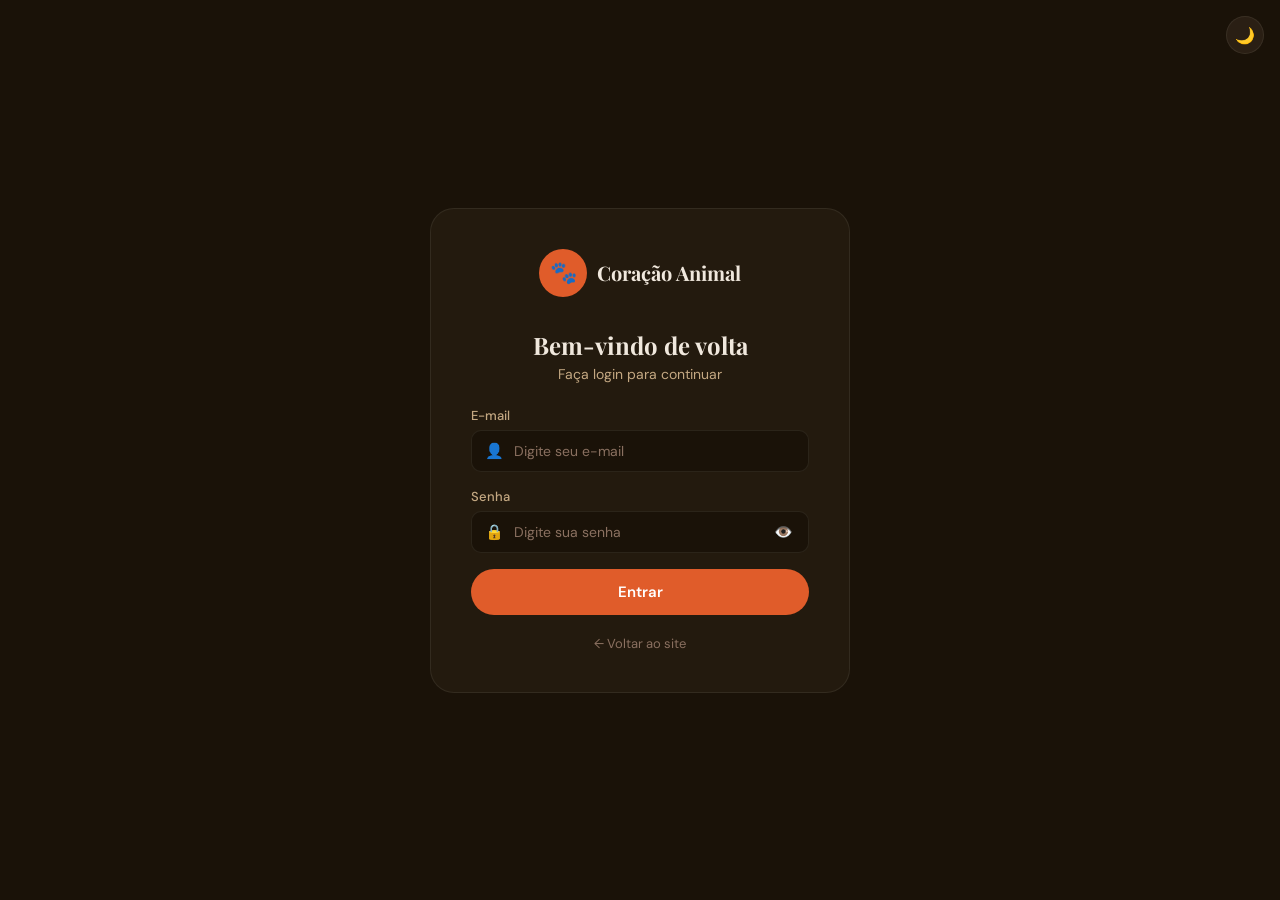
==== commit 8ee33d08: "Update API URLs to point to the Azure deployment" ====
--- a/frontend/pages/admin.html
+++ b/frontend/pages/admin.html
@@ -25,27 +25,34 @@
 
     /* ── Panel header ──────────────────────────────────── */
     .panel-header { display:flex;align-items:flex-start;justify-content:space-between;margin-bottom:1.5rem;flex-wrap:wrap;gap:12px; }
-    .panel-title { font-family:'Playfair Display',serif;font-size:26px;font-weight:700;color:var(--text); }
+    .panel-title { font-family:'Playfair Display',serif;font-size:32px;font-weight:700;color:var(--text); }
     .panel-sub { font-size:13px;color:var(--text-muted);font-family:'DM Sans',sans-serif;margin-top:2px; }
     .btn-new { background:var(--laranja);color:white;border:none;border-radius:50px;padding:9px 20px;font-size:13px;font-weight:600;font-family:'DM Sans',sans-serif;cursor:pointer;transition:var(--transition);white-space:nowrap; }
     .btn-new:hover { background:var(--laranja-hover); }
 
     /* ── Stats cards ───────────────────────────────────── */
-    .stats-row { display:grid;grid-template-columns:repeat(auto-fit,minmax(140px,1fr));gap:12px;margin-bottom:2rem; }
-    .stat-card { background:var(--bg-card);border:1px solid var(--border);border-radius:var(--radius);padding:1.25rem;transition:var(--transition);border-left:3px solid var(--laranja); }
-    .stat-card.green  { border-left-color:#4a7c59; }
-    .stat-card.blue   { border-left-color:#185FA5; }
-    .stat-card.purple { border-left-color:#7F77DD; }
-    .stat-card:hover { transform:translateY(-2px); }
-    .stat-icon { font-size:20px;margin-bottom:8px; }
-    .stat-val { font-family:'Playfair Display',serif;font-size:28px;font-weight:700;color:var(--laranja);line-height:1; }
+    .stats-row { display:grid;grid-template-columns:repeat(auto-fit,minmax(200px,1fr));gap:24px;margin-bottom:2rem; }
+    .stat-card { background:linear-gradient(135deg,rgba(224,92,42,0.1) 0%,rgba(224,92,42,0.05) 100%);border:1.5px solid rgba(224,92,42,0.3);border-radius:16px;padding:2rem;transition:var(--transition);box-shadow:0 4px 12px rgba(0,0,0,0.06);position:relative;overflow:hidden; }
+    .stat-card::before { content:'';position:absolute;top:-50%;right:-50%;width:200px;height:200px;background:radial-gradient(circle,rgba(224,92,42,0.1) 0%,transparent 70%);border-radius:50%;pointer-events:none; }
+    .stat-card.green  { background:linear-gradient(135deg,rgba(74,124,89,0.1) 0%,rgba(74,124,89,0.05) 100%);border-color:rgba(74,124,89,0.3); }
+    .stat-card.blue   { background:linear-gradient(135deg,rgba(24,95,165,0.1) 0%,rgba(24,95,165,0.05) 100%);border-color:rgba(24,95,165,0.3); }
+    .stat-card.purple { background:linear-gradient(135deg,rgba(127,119,221,0.1) 0%,rgba(127,119,221,0.05) 100%);border-color:rgba(127,119,221,0.3); }
+    .stat-card:hover { transform:translateY(-8px);box-shadow:0 12px 28px rgba(0,0,0,0.15);border-color:rgba(224,92,42,0.6); }
+    .stat-card.green:hover { border-color:rgba(74,124,89,0.6); }
+    .stat-card.blue:hover { border-color:rgba(24,95,165,0.6); }
+    .stat-card.purple:hover { border-color:rgba(127,119,221,0.6); }
+    .stat-icon { font-size:40px;margin-bottom:12px;display:inline-block;background:rgba(224,92,42,0.1);padding:12px;border-radius:12px;line-height:1; }
+    .stat-card.green .stat-icon { background:rgba(74,124,89,0.1); }
+    .stat-card.blue .stat-icon { background:rgba(24,95,165,0.1); }
+    .stat-card.purple .stat-icon { background:rgba(127,119,221,0.1); }
+    .stat-val { font-family:'Playfair Display',serif;font-size:48px;font-weight:800;color:var(--laranja);line-height:1;letter-spacing:-1px; }
     .stat-card.green  .stat-val { color:#4a7c59; }
     .stat-card.blue   .stat-val { color:#185FA5; }
     .stat-card.purple .stat-val { color:#7F77DD; }
     [data-theme=dark] .stat-card.green  .stat-val { color:#5DCAA5; }
     [data-theme=dark] .stat-card.blue   .stat-val { color:#85B7EB; }
     [data-theme=dark] .stat-card.purple .stat-val { color:#AFA9EC; }
-    .stat-label { font-size:12px;color:var(--text-sec);font-family:'DM Sans',sans-serif;margin-top:4px; }
+    .stat-label { font-size:16px;color:var(--text);font-family:'DM Sans',sans-serif;margin-top:8px;font-weight:600;line-height:1.4; }
 
     /* ── Data table ────────────────────────────────────── */
     .table-wrap { background:var(--bg-card);border:1px solid var(--border);border-radius:var(--radius);overflow:hidden; }
@@ -112,7 +119,7 @@
 
 <!-- ── NAVBAR ────────────────────────────────── -->
 <nav>
-  <a href="../index.html" class="nav-logo"><div class="nav-logo-icon">🐾</div> Coração Animal</a>
+  <a href="../index.html" class="nav-logo"><img src="../img/logo-coracao-animal.png" alt="Coração Animal" class="nav-logo-img" /></a>
   <ul class="nav-links">
     <li><a href="../index.html">Site</a></li>
     <li><a href="animais.html">Animais</a></li>
@@ -203,7 +210,7 @@
       <!-- Chart -->
       <div style="background:var(--bg-card);border:1px solid var(--border);border-radius:var(--radius);padding:1.25rem">
         <div style="font-size:13px;color:var(--text-sec);font-family:'DM Sans',sans-serif;margin-bottom:1rem">
-          📈 Adoções e doações por mês — 2025
+          📈 Adoções e doações por mês — 2026
         </div>
         <canvas id="monthlyChart"></canvas>
       </div>
@@ -297,7 +304,7 @@
   </main>
 </div>
 
-<!-- ── ANIMAL EDIT MODAL ──────────── -->
+<!-- ── ANIMAL EDIT MODAL ──────────────────────────────────── -->
 <div id="animalModal" class="modal-overlay">
   <div class="modal-box">
     <div class="modal-header">
@@ -346,10 +353,45 @@
           </select>
         </div>
       </div>
+
+      <!-- ── Foto ─────────────────────────────────────────── -->
       <div class="form-grupo">
-        <label>URL da foto</label>
-        <input type="url" id="editAnimalFoto" placeholder="https://..."/>
-      </div>
+        <label>Foto do animal</label>
+
+        <!-- Preview -->
+        <div id="fotoPreviewWrap" style="display:none;margin-bottom:10px;position:relative;width:100%;height:180px;border-radius:10px;overflow:hidden;background:var(--bg-muted)">
+          <img id="fotoPreviewImg"
+               style="width:100%;height:100%;object-fit:cover"
+               alt="Preview"/>
+          <button onclick="clearFoto()"
+                  style="position:absolute;top:8px;right:8px;background:rgba(0,0,0,.55);border:none;color:white;border-radius:50%;width:28px;height:28px;font-size:14px;cursor:pointer;display:flex;align-items:center;justify-content:center">✕</button>
+        </div>
+
+        <!-- Upload de arquivo -->
+        <label for="editAnimalFotoFile"
+               id="fotoDropZone"
+               style="display:flex;flex-direction:column;align-items:center;justify-content:center;gap:6px;border:2px dashed var(--border);border-radius:10px;padding:20px;cursor:pointer;transition:var(--transition);font-family:'DM Sans',sans-serif">
+          <span style="font-size:28px">🖼️</span>
+          <span style="font-size:13px;color:var(--text-sec)">Clique para escolher uma imagem</span>
+          <span style="font-size:11px;color:var(--text-muted)">JPG, PNG, WEBP — máx. 5 MB</span>
+        </label>
+        <input type="file" id="editAnimalFotoFile" accept="image/*"
+               style="display:none" onchange="handleFotoFile(this)"/>
+
+        <!-- Separador -->
+        <div style="display:flex;align-items:center;gap:8px;margin:10px 0">
+          <div style="flex:1;height:1px;background:var(--border)"></div>
+          <span style="font-size:11px;color:var(--text-muted);font-family:'DM Sans',sans-serif">ou cole uma URL</span>
+          <div style="flex:1;height:1px;background:var(--border)"></div>
+        </div>
+
+        <!-- URL manual -->
+        <input type="url" id="editAnimalFotoUrl"
+               placeholder="https://exemplo.com/foto.jpg"
+               oninput="handleFotoUrl(this.value)"
+               style="width:100%;background:var(--bg);border:1px solid var(--border);border-radius:10px;padding:10px 14px;font-size:14px;color:var(--text);outline:none;transition:var(--transition);font-family:'DM Sans',sans-serif"/>
+      </div>
+
       <div class="form-grupo">
         <label>Descrição *</label>
         <textarea id="editAnimalDesc" style="height:90px;resize:vertical"></textarea>
@@ -361,20 +403,60 @@
     </div>
   </div>
 </div>
-
 <script src="../js/tema.js"></script>
-<script src="../js/animals.js"></script>
+<script src="../js/animais.js"></script>
 <script src="../js/dashboard.js"></script>
 <script src="../js/notifications.js"></script>
 <script>
-/**
- * Admin Panel Logic
- * - Navigation between panels
- * - CRUD for animals, adoptions, volunteers
- * - All API calls with localStorage fallback
- */
-
-const ADMIN_API = 'http://localhost:5000/api';
+const ADMIN_API = 'https://coracaoanimal-api-fqegfpe7avcda5cy.chilecentral-01.azurewebsites.net/api';
+
+// ── Foto: estado interno ──────────────────────────────
+let _fotoBase64 = null;
+let _fotoFile   = null;
+
+function _showPreview(src) {
+  document.getElementById('fotoPreviewImg').src = src;
+  document.getElementById('fotoPreviewWrap').style.display = 'block';
+  document.getElementById('fotoDropZone').style.display   = 'none';
+}
+
+function clearFoto() {
+  _fotoBase64 = null;
+  _fotoFile   = null;
+  document.getElementById('editAnimalFotoFile').value = '';
+  document.getElementById('editAnimalFotoUrl').value  = '';
+  document.getElementById('fotoPreviewWrap').style.display = 'none';
+  document.getElementById('fotoDropZone').style.display   = 'flex';
+}
+
+function handleFotoFile(input) {
+  const file = input.files?.[0];
+  if (!file) return;
+  if (file.size > 5 * 1024 * 1024) {
+    showNotification('Imagem muito grande. Máximo 5 MB.', 'error');
+    input.value = '';
+    return;
+  }
+  _fotoFile = file;
+  document.getElementById('editAnimalFotoUrl').value = '';
+  const reader = new FileReader();
+  reader.onload = e => { _fotoBase64 = e.target.result; _showPreview(_fotoBase64); };
+  reader.readAsDataURL(file);
+}
+
+function handleFotoUrl(url) {
+  _fotoBase64 = null;
+  _fotoFile   = null;
+  document.getElementById('editAnimalFotoFile').value = '';
+  if (!url.trim()) { clearFoto(); return; }
+  const img = new Image();
+  img.onload  = () => _showPreview(url);
+  img.onerror = () => {
+    document.getElementById('fotoPreviewWrap').style.display = 'none';
+    document.getElementById('fotoDropZone').style.display   = 'flex';
+  };
+  img.src = url;
+}
 
 // ── Panel Navigation ──────────────────────────────────
 function showPanel(name, btn) {
@@ -382,19 +464,17 @@
   document.querySelectorAll('.sidebar-item').forEach(b => b.classList.remove('active'));
   document.getElementById(`panel-${name}`).classList.add('active');
   if (btn) btn.classList.add('active');
-
-  // Load data when panel is shown
   const loaders = {
-    animals:   loadAnimalsTable,
-    adopters:  loadAdoptersTable,
-    adoptions: loadAdoptionsTable,
-    donations: loadDonationsTable,
-    volunteers:loadVolunteersTable,
+    animals:    loadAnimalsTable,
+    adopters:   loadAdoptersTable,
+    adoptions:  loadAdoptionsTable,
+    donations:  loadDonationsTable,
+    volunteers: loadVolunteersTable,
   };
   if (loaders[name]) loaders[name]();
 }
 
-// ── Helper: render table ──────────────────────────────
+// ── Helpers ───────────────────────────────────────────
 function renderTable(tbodyId, rows, emptyMsg = 'Nenhum registro encontrado') {
   const tbody = document.getElementById(tbodyId);
   if (!tbody) return;
@@ -415,7 +495,7 @@
 }
 
 function fmtCurrency(v) {
-  return (v||0).toLocaleString('pt-BR',{ style:'currency', currency:'BRL' });
+  return (v||0).toLocaleString('pt-BR', { style:'currency', currency:'BRL' });
 }
 
 // ── Animals ───────────────────────────────────────────
@@ -439,41 +519,47 @@
   renderTable('animals-tbody', rows, 'Nenhum animal cadastrado');
 }
 
-function openAnimalModal(animalId) {
+function openAnimalModal() {
   document.getElementById('editAnimalId').value = '';
   document.getElementById('animalModalTitle').textContent = 'Novo Animal';
-  ['editAnimalNome','editAnimalEspecie','editAnimalRaca','editAnimalIdade',
-   'editAnimalPorte','editAnimalFoto','editAnimalDesc'].forEach(id => {
-    const el = document.getElementById(id); if (el) el.value = '';
-  });
-  document.getElementById('editAnimalStatus').value = 'disponivel';
+  ['editAnimalNome','editAnimalRaca','editAnimalIdade','editAnimalDesc','editAnimalFotoUrl']
+    .forEach(id => { const el = document.getElementById(id); if (el) el.value = ''; });
+  document.getElementById('editAnimalEspecie').value = '';
+  document.getElementById('editAnimalPorte').value   = '';
+  document.getElementById('editAnimalStatus').value  = 'disponivel';
+  clearFoto();
   document.getElementById('animalModal').classList.add('open');
 }
 
-function editAnimal(id) {
-  const animal = (window._animalsMap||{})[id] || getLocalAnimals().find(a => a.idAnimal === id);
+async function editAnimal(id) {
+  const animals = await fetchAnimals();
+  const animal = (window._animalsMap||{})[id] || animals.find(a => a.idAnimal === id);
   if (!animal) { showNotification('Animal não encontrado','error'); return; }
-  document.getElementById('editAnimalId').value    = animal.idAnimal;
+  document.getElementById('editAnimalId').value           = animal.idAnimal;
   document.getElementById('animalModalTitle').textContent = `Editar — ${animal.nome}`;
-  document.getElementById('editAnimalNome').value    = animal.nome      || '';
-  document.getElementById('editAnimalEspecie').value = animal.especie   || '';
-  document.getElementById('editAnimalRaca').value    = animal.raca      || '';
-  document.getElementById('editAnimalIdade').value   = animal.idade     || '';
-  document.getElementById('editAnimalPorte').value   = animal.porte     || '';
-  document.getElementById('editAnimalStatus').value  = animal.statusAdocao || 'disponivel';
-  document.getElementById('editAnimalFoto').value    = animal.fotoUrl   || '';
-  document.getElementById('editAnimalDesc').value    = animal.descricao || '';
+  document.getElementById('editAnimalNome').value         = animal.nome      || '';
+  document.getElementById('editAnimalEspecie').value      = animal.especie   || '';
+  document.getElementById('editAnimalRaca').value         = animal.raca      || '';
+  document.getElementById('editAnimalIdade').value        = animal.idade     || '';
+  document.getElementById('editAnimalPorte').value        = animal.porte     || '';
+  document.getElementById('editAnimalStatus').value       = animal.statusAdocao || 'disponivel';
+  document.getElementById('editAnimalDesc').value         = animal.descricao || '';
+  clearFoto();
+  if (animal.fotoUrl) {
+    document.getElementById('editAnimalFotoUrl').value = animal.fotoUrl;
+    handleFotoUrl(animal.fotoUrl);
+  }
   document.getElementById('animalModal').classList.add('open');
-}
-
-function closeAnimalModal() {
-  document.getElementById('animalModal').classList.remove('open');
 }
 
 async function saveAnimal() {
   const id   = parseInt(document.getElementById('editAnimalId').value) || null;
   const nome = document.getElementById('editAnimalNome').value.trim();
   if (!nome) { showNotification('Nome é obrigatório','error'); return; }
+
+  const fotoUrl = _fotoBase64
+    || document.getElementById('editAnimalFotoUrl').value.trim()
+    || '';
 
   const data = {
     nome,
@@ -482,16 +568,16 @@
     idade:        parseInt(document.getElementById('editAnimalIdade').value) || null,
     porte:        document.getElementById('editAnimalPorte').value,
     statusAdocao: document.getElementById('editAnimalStatus').value,
-    fotoUrl:      document.getElementById('editAnimalFoto').value || '',
+    fotoUrl,
     descricao:    document.getElementById('editAnimalDesc').value,
   };
 
   try {
     if (id) {
-      await updateAnimal(id, data);
+      await updateAnimal(id, data, _fotoFile || null);
       showNotification(`${nome} atualizado!`, 'success');
     } else {
-      await addAnimal(data);
+      await addAnimal(data, _fotoFile || null);
       showNotification(`${nome} cadastrado!`, 'success');
     }
     invalidateAnimalsCache();
@@ -522,11 +608,10 @@
     if (res.ok) adopters = await res.json();
   } catch {}
   if (!adopters.length) {
-    // Show locally tracked adoptions as adopters
     const local = JSON.parse(localStorage.getItem('ca_adoptions')||'[]');
     adopters = local.map((a,i) => ({
-      idAdotante: i+1,
-      nomeCompleto: a.adopter?.name || '—',
+      idAdotante:   i+1,
+      nomeCompleto: a.adopter?.name  || '—',
       email:        a.adopter?.email || '—',
       telefone:     a.adopter?.phone || '—',
       dataCadastro: a.date,
@@ -550,8 +635,6 @@
     const res = await fetch(`${ADMIN_API}/adocoes`);
     if (res.ok) adoptions = await res.json();
   } catch {}
-
-  // Merge with local records
   const local = JSON.parse(localStorage.getItem('ca_adoptions')||'[]');
   const merged = [...adoptions, ...local.map((a,i) => ({
     idAdocao:    'L' + (i+1),
@@ -560,7 +643,6 @@
     dataAdocao:  a.date,
     status:      a.status,
   }))];
-
   const rows = merged.map(a => `
     <tr>
       <td>${a.idAdocao}</td>
@@ -576,17 +658,69 @@
 }
 
 async function updateAdoptionStatus(id) {
-  const newStatus = prompt('Novo status (em_andamento / concluida / cancelada):');
+  const newStatus = prompt('Novo status:\n• em_andamento\n• concluida\n• cancelada');
   if (!newStatus) return;
+  const validStatuses = ['em_andamento', 'concluida', 'cancelada'];
+  if (!validStatuses.includes(newStatus.trim())) {
+    showNotification('Status inválido. Use: em_andamento, concluida ou cancelada', 'error');
+    return;
+  }
+  const status = newStatus.trim();
+  const statusAnimalMap = { concluida:'adotado', cancelada:'disponivel', em_andamento:'em_processo' };
+  const novoStatusAnimal = statusAnimalMap[status];
+
+  function atualizarAnimalLocal(animalId) {
+    if (!animalId) return;
+    try {
+      const animais = JSON.parse(localStorage.getItem('ca_animals') || '[]');
+      const idx = animais.findIndex(a => a.idAnimal === animalId);
+      if (idx !== -1) {
+        animais[idx].statusAdocao = novoStatusAnimal;
+        localStorage.setItem('ca_animals', JSON.stringify(animais));
+        invalidateAnimalsCache();
+      }
+    } catch(e) { console.warn('[Admin] Erro ao atualizar animal local:', e); }
+  }
+
+  const isLocal = String(id).startsWith('L');
+  if (isLocal) {
+    const localIndex = parseInt(String(id).replace('L', '')) - 1;
+    const local = JSON.parse(localStorage.getItem('ca_adoptions') || '[]');
+    if (!local[localIndex]) { showNotification('Registro local não encontrado', 'error'); return; }
+    local[localIndex].status = status;
+    localStorage.setItem('ca_adoptions', JSON.stringify(local));
+    atualizarAnimalLocal(local[localIndex].animalId);
+    showNotification('Status atualizado!', 'success');
+    loadAdoptionsTable();
+    return;
+  }
+
   try {
-    await fetch(`${ADMIN_API}/adocoes/${id}`, {
-      method:'PUT', headers:{'Content-Type':'application/json'},
-      body: JSON.stringify({ idAdocao: id, status: newStatus }),
+    const getRes = await fetch(`${ADMIN_API}/adocoes/${id}`);
+    if (!getRes.ok) throw new Error('Adoção não encontrada');
+    const adocao = await getRes.json();
+    adocao.status = status;
+    const putRes = await fetch(`${ADMIN_API}/adocoes/${id}`, {
+      method: 'PUT', headers: {'Content-Type':'application/json'}, body: JSON.stringify(adocao),
     });
-    showNotification('Status atualizado!','success');
+    if (!putRes.ok) throw new Error(`Erro ${putRes.status}`);
+    if (adocao.idAnimal) {
+      try {
+        const animalRes = await fetch(`${ADMIN_API}/animais/${adocao.idAnimal}`);
+        if (animalRes.ok) {
+          const animal = await animalRes.json();
+          animal.statusAdocao = novoStatusAnimal;
+          await fetch(`${ADMIN_API}/animais/${adocao.idAnimal}`, {
+            method: 'PUT', headers: {'Content-Type':'application/json'}, body: JSON.stringify(animal),
+          });
+        }
+      } catch {}
+      atualizarAnimalLocal(adocao.idAnimal);
+    }
+    showNotification('Status atualizado!', 'success');
     loadAdoptionsTable();
-  } catch {
-    showNotification('Não foi possível atualizar via API','error');
+  } catch (err) {
+    showNotification('Erro ao atualizar: ' + err.message, 'error');
   }
 }
 
@@ -638,6 +772,7 @@
     loadVolunteersTable();
   } catch { showNotification('Erro ao excluir','error'); }
 }
-</script>
+</script> 
+
 </body>
-</html>+</html> 
--- a/frontend/css/style.css
+++ b/frontend/css/style.css
@@ -83,8 +83,8 @@
   color: white;
   border: none;
   border-radius: 50px;
-  padding: 10px 22px;
-  font-size: 14px;
+  padding: 12px 24px;
+  font-size: 16px;
   font-weight: 600;
   font-family: 'DM Sans', sans-serif;
   cursor: pointer;
@@ -102,8 +102,8 @@
   color: var(--text);
   border: 1.5px solid var(--border);
   border-radius: 50px;
-  padding: 10px 22px;
-  font-size: 14px;
+  padding: 12px 24px;
+  font-size: 16px;
   font-weight: 500;
   font-family: 'DM Sans', sans-serif;
   cursor: pointer;
@@ -143,8 +143,8 @@
   z-index: 100;
   background: var(--bg-nav);
   border-bottom: 1px solid var(--border);
-  padding: 0 2.5rem;
-  height: 64px;
+  padding: 0.75rem 2.5rem;
+  height: auto;
   display: flex;
   align-items: center;
   justify-content: space-between;
@@ -157,11 +157,20 @@
   align-items: center;
   gap: 10px;
   font-family: 'Playfair Display', serif;
-  font-size: 18px;
+  font-size: 22px;
   font-weight: 700;
   color: var(--text);
   letter-spacing: -0.3px;
 }
+
+.nav-logo-img {
+  height: 100px;
+  width: auto;
+  transition: var(--transition);
+  filter: drop-shadow(0 2px 4px rgba(0,0,0,0.1));
+}
+
+.nav-logo:hover .nav-logo-img { transform: scale(1.05); }
 
 .nav-logo-icon {
   width: 36px;
@@ -180,7 +189,7 @@
 .nav-links { display: flex; gap: 2px; list-style: none; }
 
 .nav-links a {
-  font-size: 14px;
+  font-size: 16px;
   font-weight: 500;
   color: var(--text-sec);
   padding: 6px 14px;
@@ -221,7 +230,7 @@
 .page-header-inner { max-width: 1100px; margin: 0 auto; }
 
 .section-label {
-  font-size: 12px;
+  font-size: 14px;
   font-weight: 700;
   letter-spacing: 0.15em;
   text-transform: uppercase;
@@ -230,7 +239,7 @@
 }
 
 .page-header h1 {
-  font-size: clamp(28px, 4vw, 42px);
+  font-size: clamp(36px, 5vw, 52px);
   font-weight: 700;
   color: var(--text);
   margin-bottom: 8px;
@@ -239,7 +248,7 @@
 .page-header h1 em { font-style: italic; color: var(--laranja); }
 
 .page-header p {
-  font-size: 15px;
+  font-size: 17px;
   color: var(--text-sec);
   line-height: 1.7;
   max-width: 520px;
@@ -459,7 +468,7 @@
 
 .form-grupo label {
   display: block;
-  font-size: 13px;
+  font-size: 15px;
   font-weight: 500;
   color: var(--text-sec);
   margin-bottom: 6px;
@@ -474,8 +483,8 @@
   background: var(--bg);
   border: 1px solid var(--border);
   border-radius: 10px;
-  padding: 10px 14px;
-  font-size: 14px;
+  padding: 12px 14px;
+  font-size: 16px;
   color: var(--text);
   outline: none;
   transition: var(--transition);
@@ -540,7 +549,7 @@
   margin-top: 2px;
 }
 
-.checkbox-label { font-size: 13px; color: var(--text-sec); line-height: 1.6; }
+.checkbox-label { font-size: 15px; color: var(--text-sec); line-height: 1.6; }
 
 /* ── Loading e empty ───────────────────── */
 .loading {
